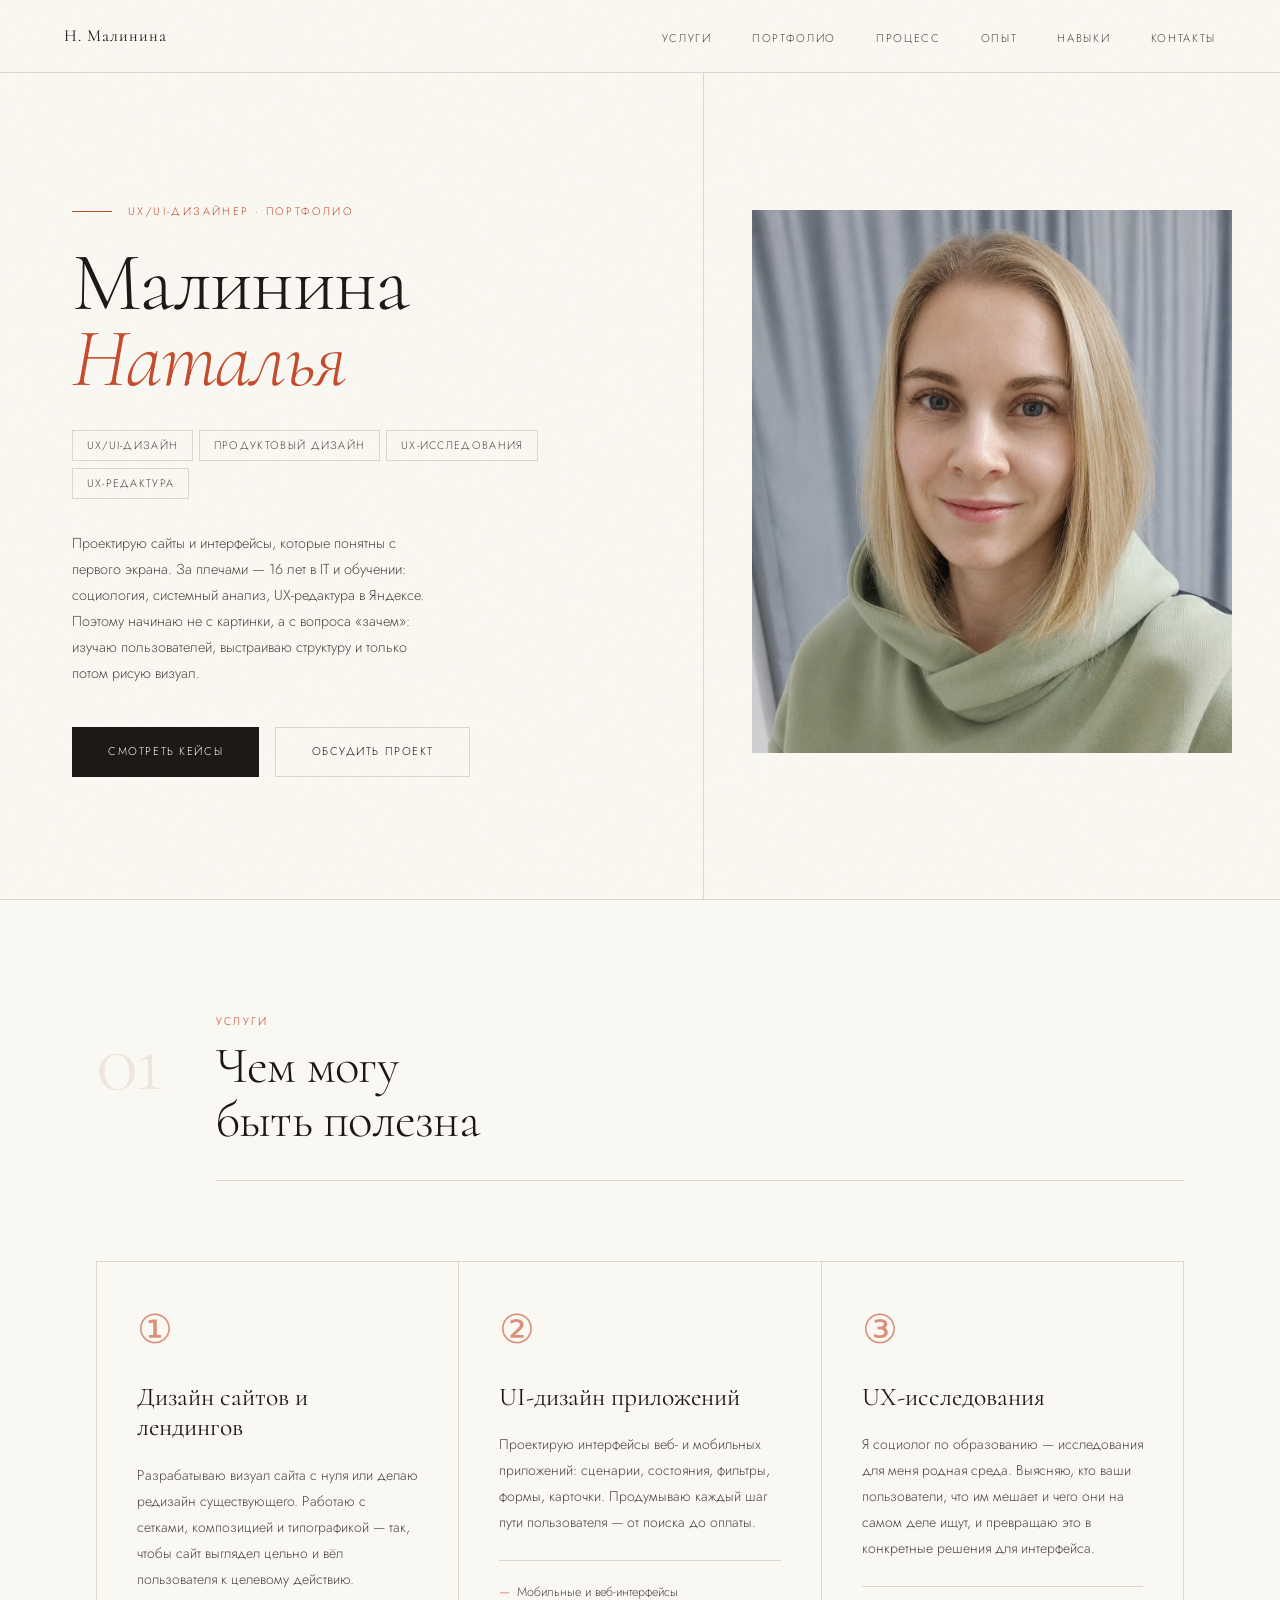
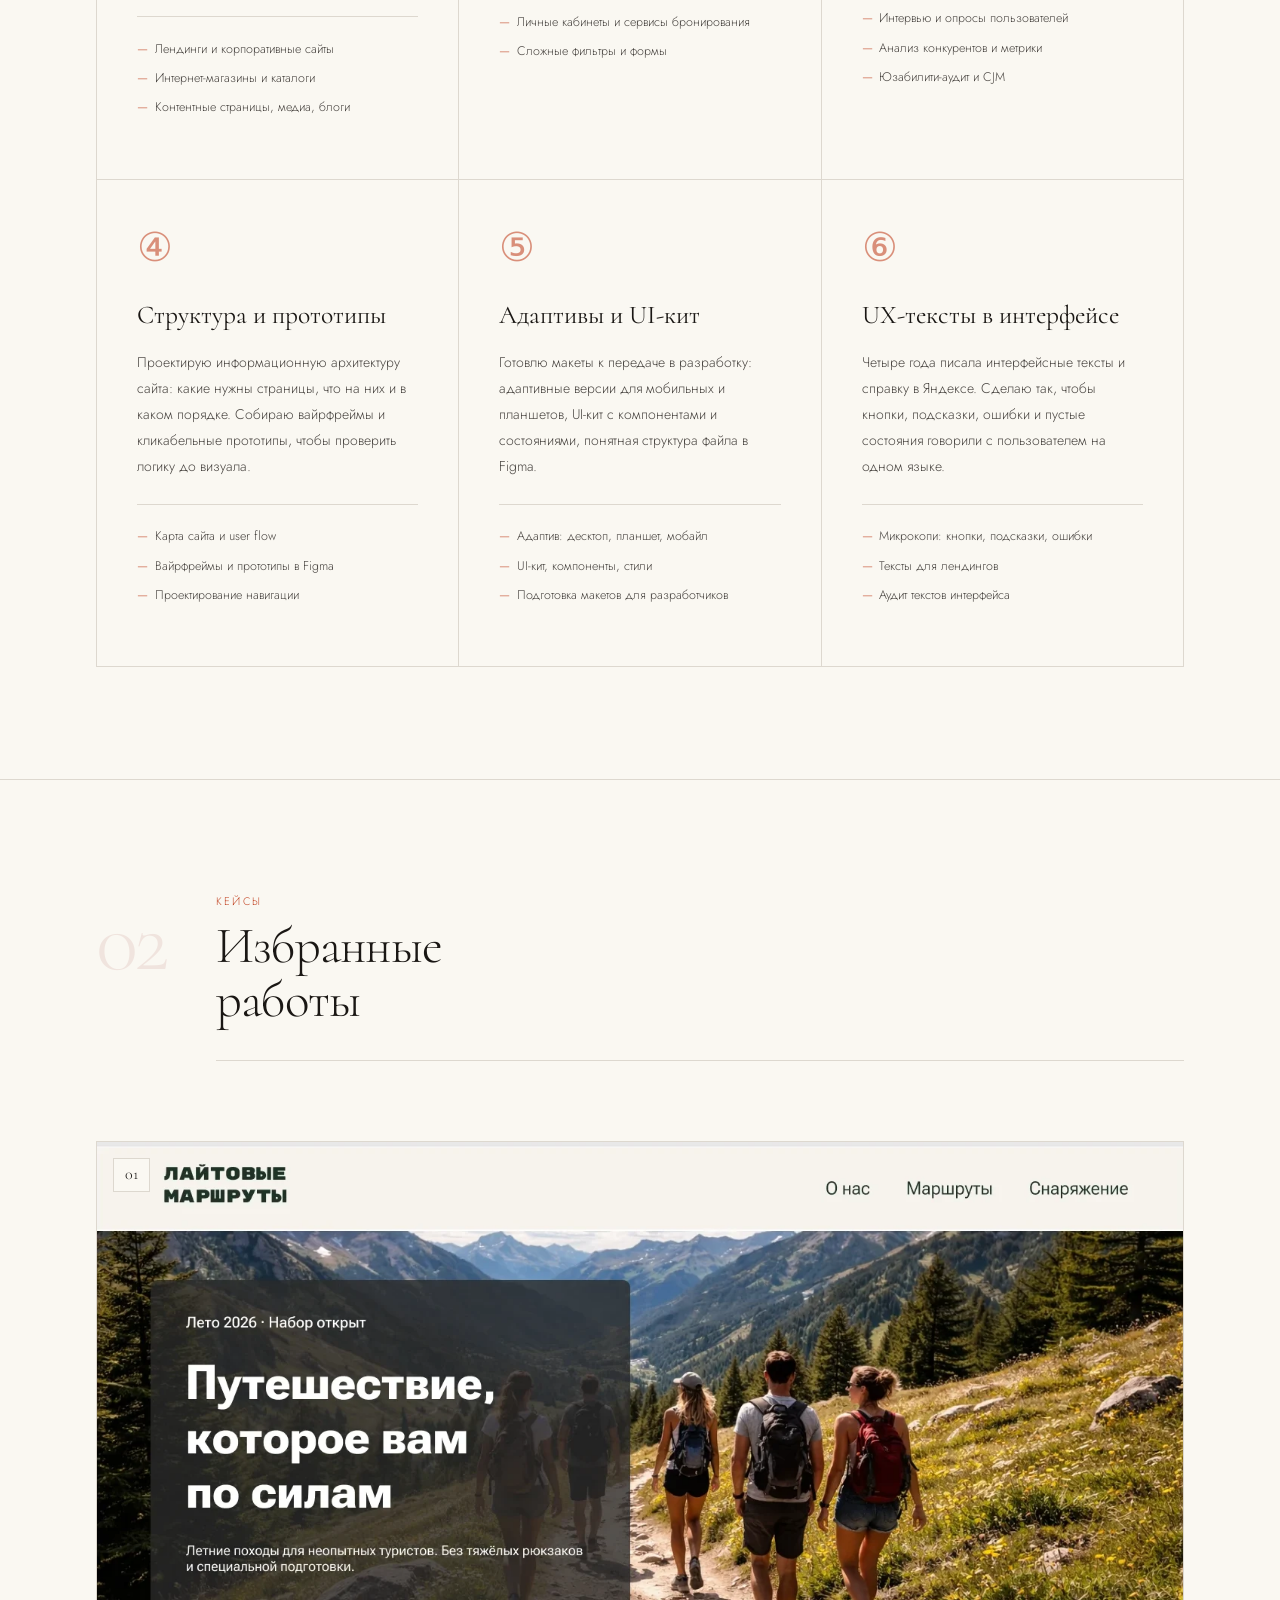
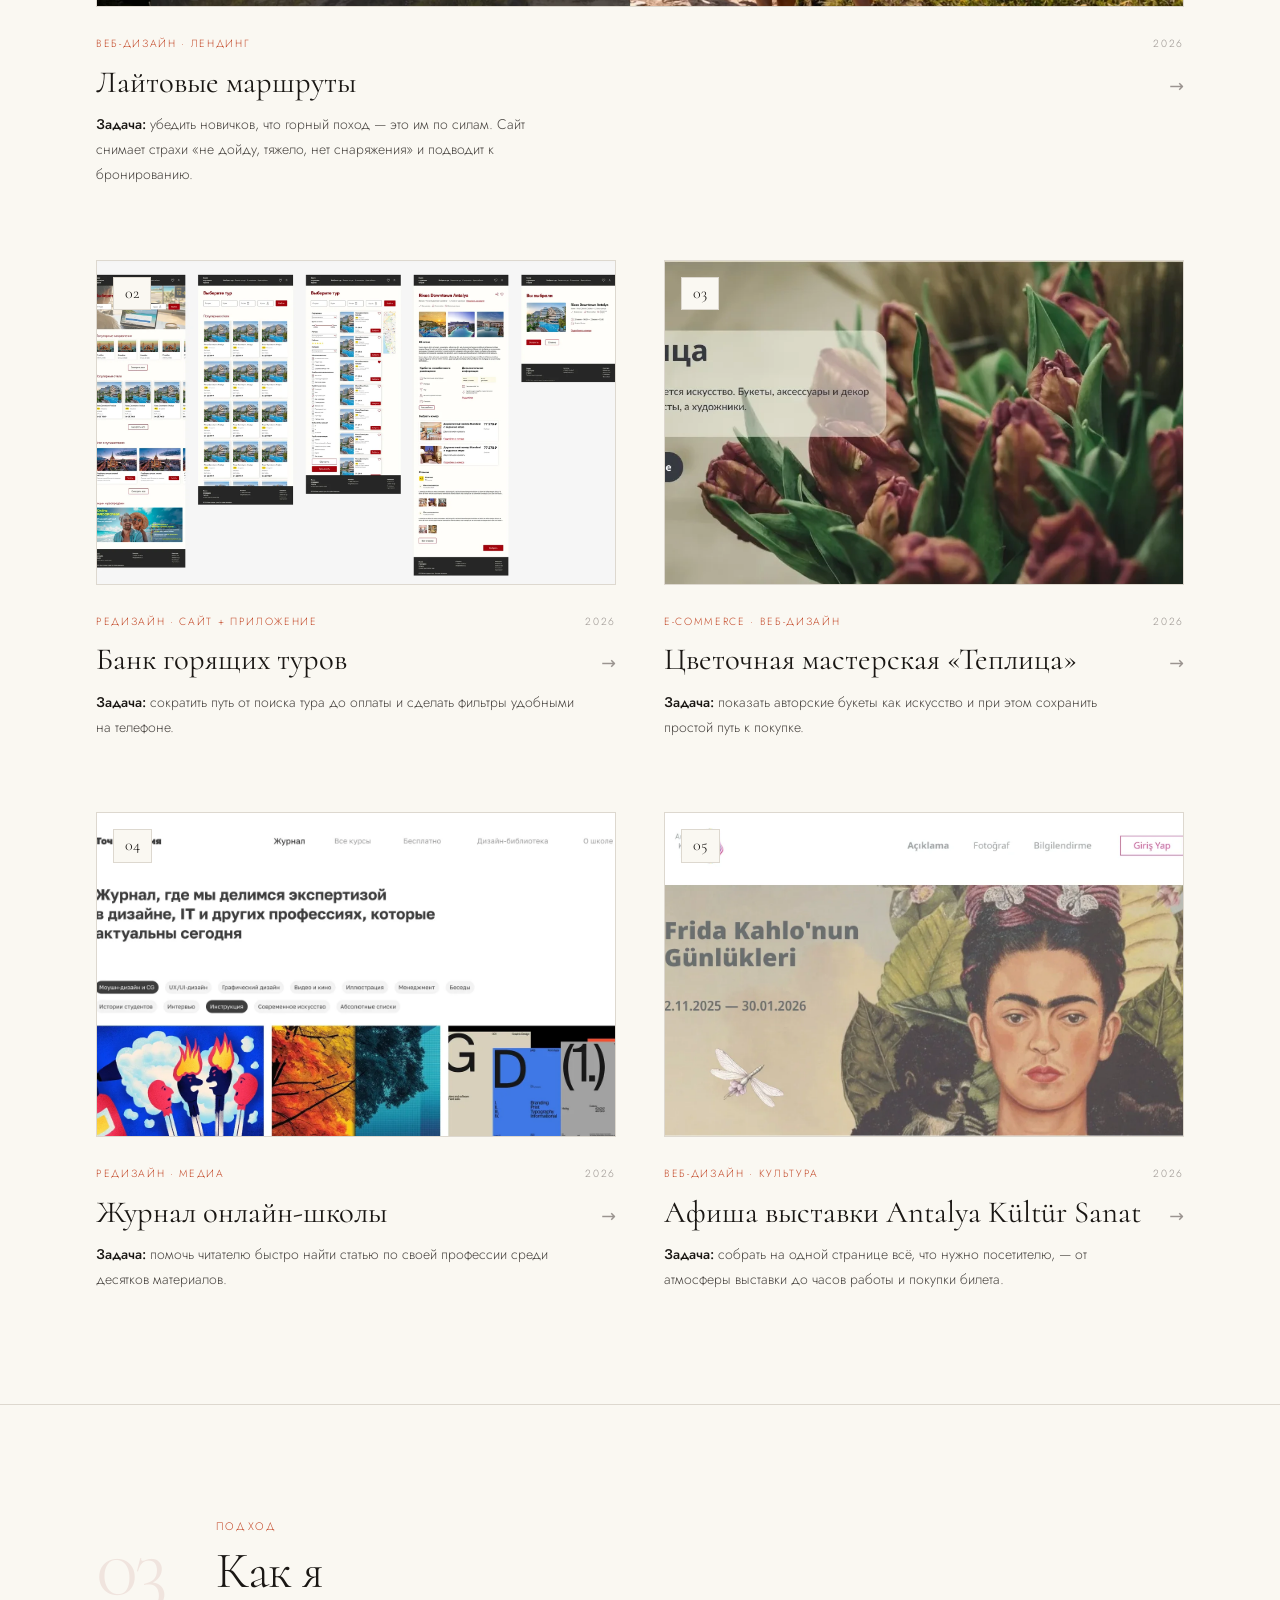
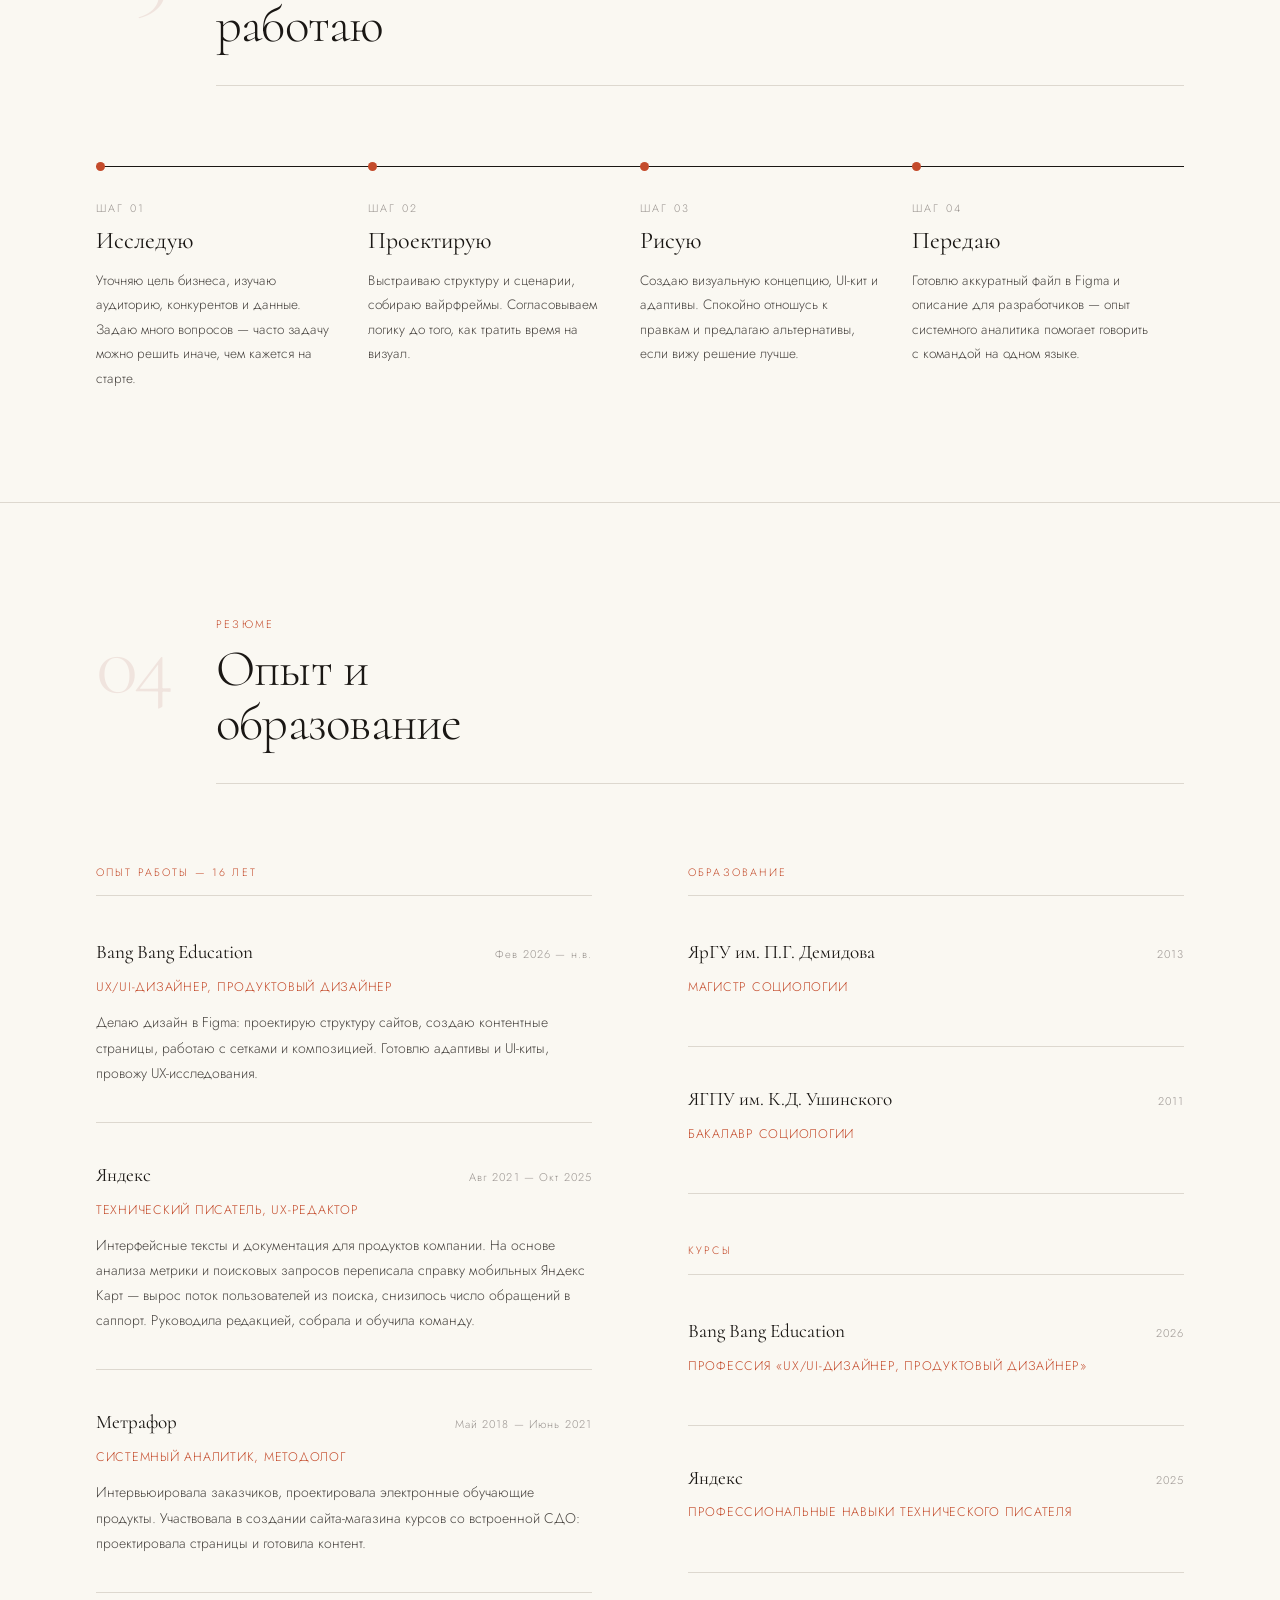
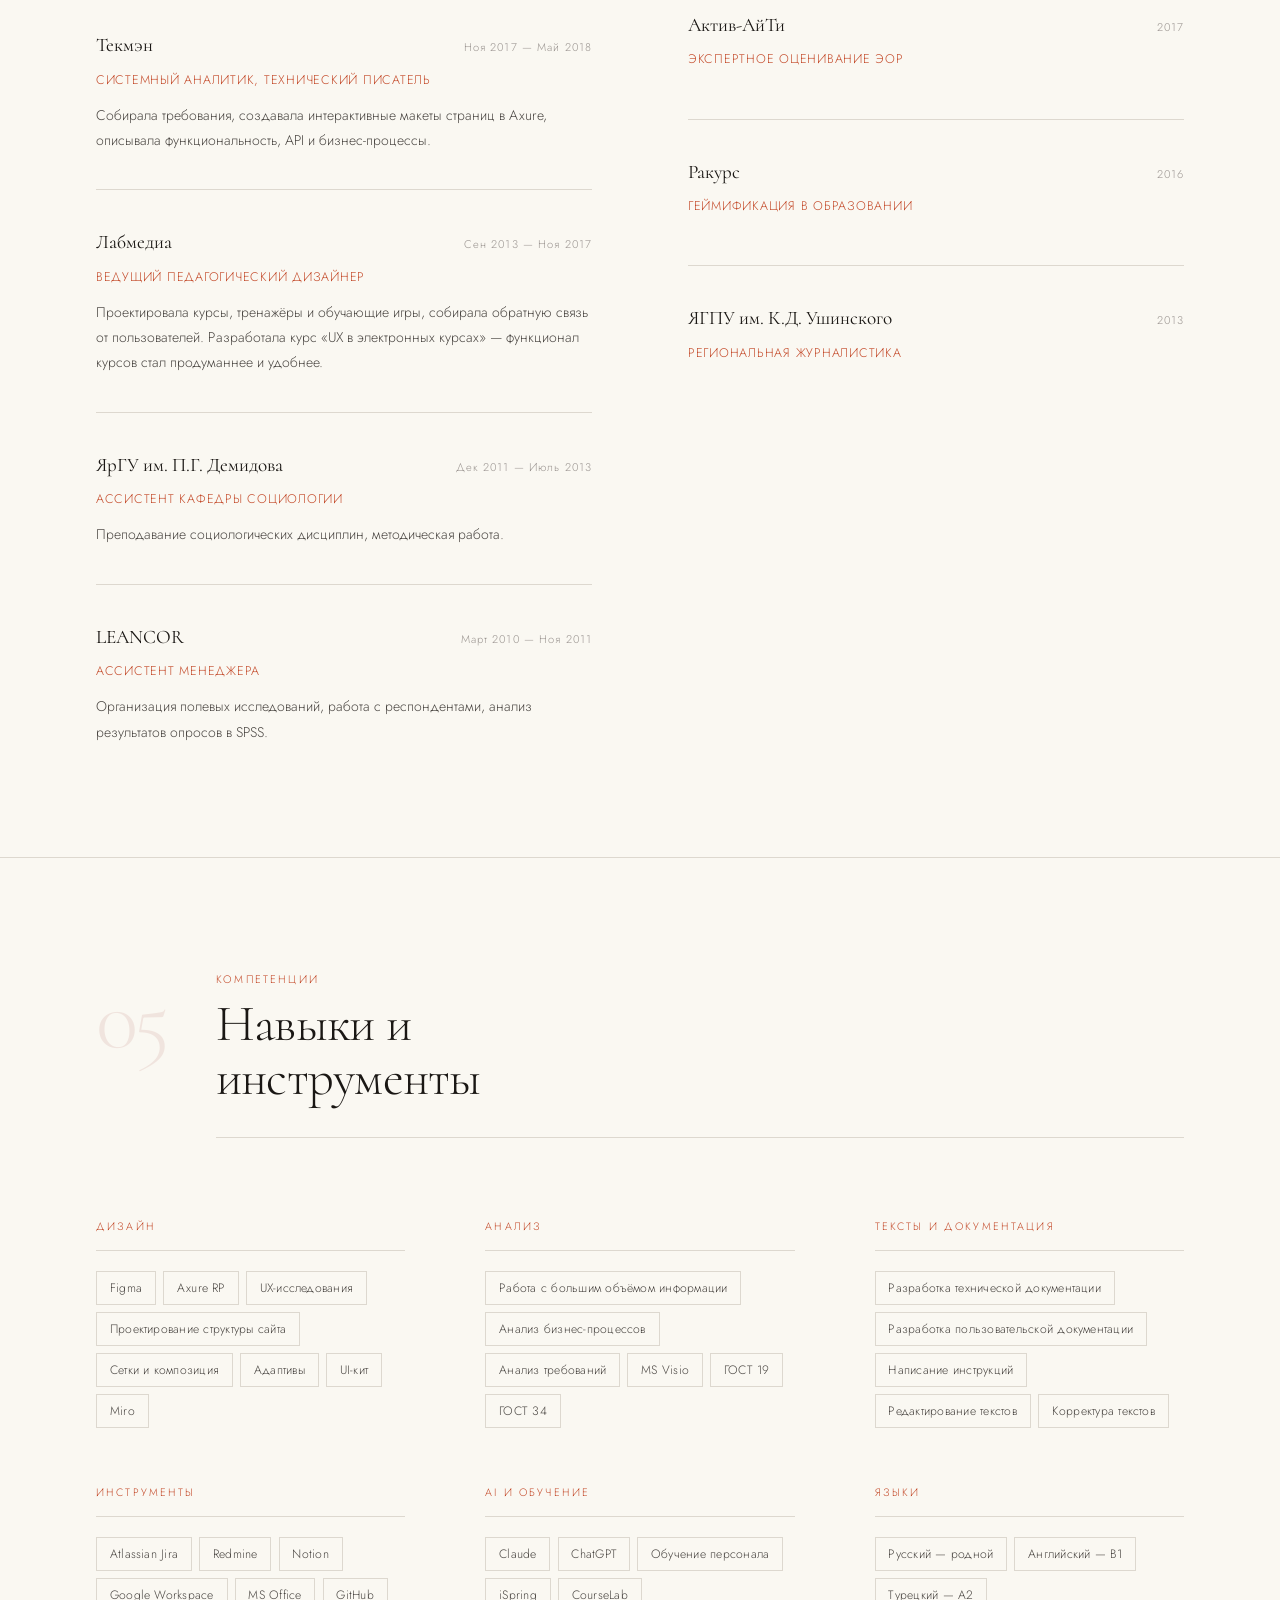
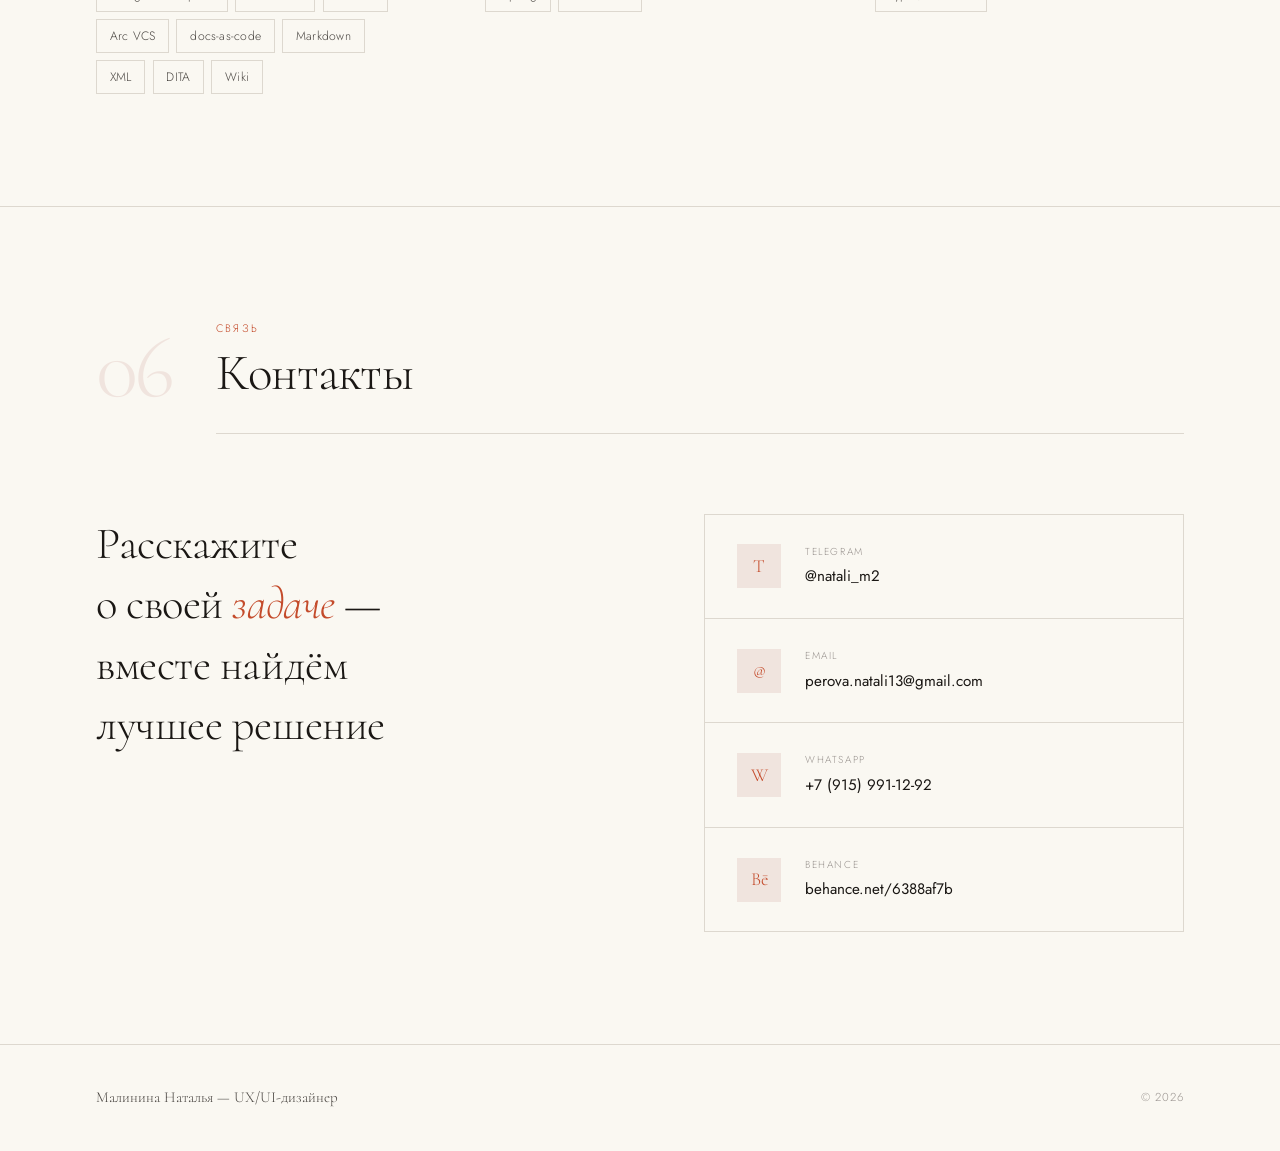
==== index.html @ c4865639 "Портфолио UX/UI-дизайнера: главная и 5 кейсов Главная с услугами, кейсами, опытом и навыками; страни" ====
<!DOCTYPE html>
<html lang="ru">
<head>
  <meta charset="UTF-8">
  <meta name="viewport" content="width=device-width, initial-scale=1.0">
  <title>Малинина Наталья — UX/UI-дизайнер</title>
  <meta name="description" content="UX/UI-дизайнер Наталья Малинина: дизайн сайтов и приложений, UX-исследования, проектирование структуры, адаптивы и UI-киты.">
  <link rel="preconnect" href="https://fonts.googleapis.com">
  <link rel="preconnect" href="https://fonts.gstatic.com" crossorigin>
  <link href="https://fonts.googleapis.com/css2?family=Cormorant:ital,wght@0,300;0,400;0,600;1,300;1,400&family=Jost:wght@300;400;500&display=swap" rel="stylesheet">
  <link rel="stylesheet" href="css/style.css">
</head>
<body>

  <nav>
    <a href="#top" class="nav-logo">Н. Малинина</a>
    <ul class="nav-links">
      <li><a href="#services">Услуги</a></li>
      <li><a href="#portfolio">Портфолио</a></li>
      <li><a href="#process">Процесс</a></li>
      <li><a href="#experience">Опыт</a></li>
      <li><a href="#skills">Навыки</a></li>
      <li><a href="#contact">Контакты</a></li>
    </ul>
  </nav>

  <!-- Hero -->
  <div class="hero" id="top">
    <div class="hero-left">
      <p class="hero-eyebrow">UX/UI-дизайнер · Портфолио</p>
      <h1 class="hero-name">Малинина<br><em>Наталья</em></h1>
      <div class="hero-roles">
        <span class="role-chip">UX/UI-дизайн</span>
        <span class="role-chip">Продуктовый дизайн</span>
        <span class="role-chip">UX-исследования</span>
        <span class="role-chip">UX-редактура</span>
      </div>
      <p class="hero-bio">
        Проектирую сайты и интерфейсы, которые понятны с первого экрана. За плечами — 16 лет в IT и обучении: социология, системный анализ, UX-редактура в Яндексе. Поэтому начинаю не с картинки, а с вопроса «зачем»: изучаю пользователей, выстраиваю структуру и только потом рисую визуал.
      </p>
      <div class="hero-cta">
        <a href="#portfolio" class="btn btn-primary">Смотреть кейсы</a>
        <a href="#contact" class="btn btn-secondary">Обсудить проект</a>
      </div>
    </div>
    <div class="hero-right">
      <img src="img/foto.png" alt="Наталья Малинина" class="hero-photo">
    </div>
  </div>

  <!-- Services -->
  <section id="services">
    <div class="section-header reveal">
      <div class="section-num">01</div>
      <div class="section-title-group">
        <p class="section-label">Услуги</p>
        <h2 class="section-title">Чем могу<br>быть полезна</h2>
      </div>
    </div>
    <div class="services-grid reveal">
      <div class="service-card">
        <div class="service-index">①</div>
        <h3 class="service-title">Дизайн сайтов и лендингов</h3>
        <p class="service-desc">Разрабатываю визуал сайта с нуля или делаю редизайн существующего. Работаю с сетками, композицией и типографикой — так, чтобы сайт выглядел цельно и вёл пользователя к целевому действию.</p>
        <ul class="service-points">
          <li>Лендинги и корпоративные сайты</li>
          <li>Интернет-магазины и каталоги</li>
          <li>Контентные страницы, медиа, блоги</li>
        </ul>
      </div>
      <div class="service-card">
        <div class="service-index">②</div>
        <h3 class="service-title">UI-дизайн приложений</h3>
        <p class="service-desc">Проектирую интерфейсы веб- и мобильных приложений: сценарии, состояния, фильтры, формы, карточки. Продумываю каждый шаг пути пользователя — от поиска до оплаты.</p>
        <ul class="service-points">
          <li>Мобильные и веб-интерфейсы</li>
          <li>Личные кабинеты и сервисы бронирования</li>
          <li>Сложные фильтры и формы</li>
        </ul>
      </div>
      <div class="service-card">
        <div class="service-index">③</div>
        <h3 class="service-title">UX-исследования</h3>
        <p class="service-desc">Я социолог по образованию — исследования для меня родная среда. Выясняю, кто ваши пользователи, что им мешает и чего они на самом деле ищут, и превращаю это в конкретные решения для интерфейса.</p>
        <ul class="service-points">
          <li>Интервью и опросы пользователей</li>
          <li>Анализ конкурентов и метрики</li>
          <li>Юзабилити-аудит и CJM</li>
        </ul>
      </div>
      <div class="service-card">
        <div class="service-index">④</div>
        <h3 class="service-title">Структура и прототипы</h3>
        <p class="service-desc">Проектирую информационную архитектуру сайта: какие нужны страницы, что на них и в каком порядке. Собираю вайрфреймы и кликабельные прототипы, чтобы проверить логику до визуала.</p>
        <ul class="service-points">
          <li>Карта сайта и user flow</li>
          <li>Вайрфреймы и прототипы в Figma</li>
          <li>Проектирование навигации</li>
        </ul>
      </div>
      <div class="service-card">
        <div class="service-index">⑤</div>
        <h3 class="service-title">Адаптивы и UI-кит</h3>
        <p class="service-desc">Готовлю макеты к передаче в разработку: адаптивные версии для мобильных и планшетов, UI-кит с компонентами и состояниями, понятная структура файла в Figma.</p>
        <ul class="service-points">
          <li>Адаптив: десктоп, планшет, мобайл</li>
          <li>UI-кит, компоненты, стили</li>
          <li>Подготовка макетов для разработчиков</li>
        </ul>
      </div>
      <div class="service-card">
        <div class="service-index">⑥</div>
        <h3 class="service-title">UX-тексты в интерфейсе</h3>
        <p class="service-desc">Четыре года писала интерфейсные тексты и справку в Яндексе. Сделаю так, чтобы кнопки, подсказки, ошибки и пустые состояния говорили с пользователем на одном языке.</p>
        <ul class="service-points">
          <li>Микрокопи: кнопки, подсказки, ошибки</li>
          <li>Тексты для лендингов</li>
          <li>Аудит текстов интерфейса</li>
        </ul>
      </div>
    </div>
  </section>

  <!-- Portfolio -->
  <section id="portfolio">
    <div class="section-header reveal">
      <div class="section-num">02</div>
      <div class="section-title-group">
        <p class="section-label">Кейсы</p>
        <h2 class="section-title">Избранные<br>работы</h2>
      </div>
    </div>
    <div class="works">
      <a href="case-routes.html" class="work work--wide reveal">
        <div class="work-media">
          <span class="work-index">01</span>
          <img src="img/routes-cover.webp" alt="Главный экран сайта «Лайтовые маршруты»" loading="lazy">
        </div>
        <div class="work-meta"><span>Веб-дизайн · Лендинг</span><span>2026</span></div>
        <h3 class="work-title">Лайтовые маршруты <span class="arrow">→</span></h3>
        <p class="work-task"><b>Задача:</b> убедить новичков, что горный поход — это им по силам. Сайт снимает страхи «не дойду, тяжело, нет снаряжения» и подводит к бронированию.</p>
      </a>
      <a href="case-tours.html" class="work reveal">
        <div class="work-media">
          <span class="work-index">02</span>
          <img src="img/tours-desktop.webp" alt="Экраны сайта «Банк горящих туров»" loading="lazy">
        </div>
        <div class="work-meta"><span>Редизайн · Сайт + приложение</span><span>2026</span></div>
        <h3 class="work-title">Банк горящих туров <span class="arrow">→</span></h3>
        <p class="work-task"><b>Задача:</b> сократить путь от поиска тура до оплаты и сделать фильтры удобными на телефоне.</p>
      </a>
      <a href="case-flowers.html" class="work reveal">
        <div class="work-media">
          <span class="work-index">03</span>
          <img src="img/flowers-cover.webp" alt="Главная страница магазина «Теплица»" loading="lazy">
        </div>
        <div class="work-meta"><span>E-commerce · Веб-дизайн</span><span>2026</span></div>
        <h3 class="work-title">Цветочная мастерская «Теплица» <span class="arrow">→</span></h3>
        <p class="work-task"><b>Задача:</b> показать авторские букеты как искусство и при этом сохранить простой путь к покупке.</p>
      </a>
      <a href="case-journal.html" class="work reveal">
        <div class="work-media">
          <span class="work-index">04</span>
          <img src="img/journal-cover.webp" alt="Страница журнала «Точка зрения»" loading="lazy">
        </div>
        <div class="work-meta"><span>Редизайн · Медиа</span><span>2026</span></div>
        <h3 class="work-title">Журнал онлайн-школы <span class="arrow">→</span></h3>
        <p class="work-task"><b>Задача:</b> помочь читателю быстро найти статью по своей профессии среди десятков материалов.</p>
      </a>
      <a href="case-afisha.html" class="work reveal">
        <div class="work-media">
          <span class="work-index">05</span>
          <img src="img/afisha-hero.webp" alt="Афиша выставки Фриды Кало" loading="lazy">
        </div>
        <div class="work-meta"><span>Веб-дизайн · Культура</span><span>2026</span></div>
        <h3 class="work-title">Афиша выставки Antalya Kültür Sanat <span class="arrow">→</span></h3>
        <p class="work-task"><b>Задача:</b> собрать на одной странице всё, что нужно посетителю, — от атмосферы выставки до часов работы и покупки билета.</p>
      </a>
    </div>
  </section>

  <!-- Process -->
  <section id="process">
    <div class="section-header reveal">
      <div class="section-num">03</div>
      <div class="section-title-group">
        <p class="section-label">Подход</p>
        <h2 class="section-title">Как я<br>работаю</h2>
      </div>
    </div>
    <div class="process reveal">
      <div class="process-step">
        <p class="process-num">Шаг 01</p>
        <h3 class="process-title">Исследую</h3>
        <p class="process-desc">Уточняю цель бизнеса, изучаю аудиторию, конкурентов и данные. Задаю много вопросов — часто задачу можно решить иначе, чем кажется на старте.</p>
      </div>
      <div class="process-step">
        <p class="process-num">Шаг 02</p>
        <h3 class="process-title">Проектирую</h3>
        <p class="process-desc">Выстраиваю структуру и сценарии, собираю вайрфреймы. Согласовываем логику до того, как тратить время на визуал.</p>
      </div>
      <div class="process-step">
        <p class="process-num">Шаг 03</p>
        <h3 class="process-title">Рисую</h3>
        <p class="process-desc">Создаю визуальную концепцию, UI-кит и адаптивы. Спокойно отношусь к правкам и предлагаю альтернативы, если вижу решение лучше.</p>
      </div>
      <div class="process-step">
        <p class="process-num">Шаг 04</p>
        <h3 class="process-title">Передаю</h3>
        <p class="process-desc">Готовлю аккуратный файл в Figma и описание для разработчиков — опыт системного аналитика помогает говорить с командой на одном языке.</p>
      </div>
    </div>
  </section>

  <!-- Experience & Education -->
  <section id="experience">
    <div class="section-header reveal">
      <div class="section-num">04</div>
      <div class="section-title-group">
        <p class="section-label">Резюме</p>
        <h2 class="section-title">Опыт и<br>образование</h2>
      </div>
    </div>
    <div class="exp-layout">
      <div class="exp-column reveal">
        <p class="exp-column-label">Опыт работы — 16 лет</p>
        <div class="exp-item">
          <div class="exp-meta">
            <span class="exp-company">Bang Bang Education</span>
            <span class="exp-date">Фев 2026 — н.в.</span>
          </div>
          <p class="exp-role">UX/UI-дизайнер, продуктовый дизайнер</p>
          <p class="exp-desc">Делаю дизайн в Figma: проектирую структуру сайтов, создаю контентные страницы, работаю с сетками и композицией. Готовлю адаптивы и UI-киты, провожу UX-исследования.</p>
        </div>
        <div class="exp-item">
          <div class="exp-meta">
            <span class="exp-company">Яндекс</span>
            <span class="exp-date">Авг 2021 — Окт 2025</span>
          </div>
          <p class="exp-role">Технический писатель, UX-редактор</p>
          <p class="exp-desc">Интерфейсные тексты и документация для продуктов компании. На основе анализа метрики и поисковых запросов переписала справку мобильных Яндекс Карт — вырос поток пользователей из поиска, снизилось число обращений в саппорт. Руководила редакцией, собрала и обучила команду.</p>
        </div>
        <div class="exp-item">
          <div class="exp-meta">
            <span class="exp-company">Метрафор</span>
            <span class="exp-date">Май 2018 — Июнь 2021</span>
          </div>
          <p class="exp-role">Системный аналитик, методолог</p>
          <p class="exp-desc">Интервьюировала заказчиков, проектировала электронные обучающие продукты. Участвовала в создании сайта-магазина курсов со встроенной СДО: проектировала страницы и готовила контент.</p>
        </div>
        <div class="exp-item">
          <div class="exp-meta">
            <span class="exp-company">Текмэн</span>
            <span class="exp-date">Ноя 2017 — Май 2018</span>
          </div>
          <p class="exp-role">Системный аналитик, технический писатель</p>
          <p class="exp-desc">Собирала требования, создавала интерактивные макеты страниц в Axure, описывала функциональность, API и бизнес-процессы.</p>
        </div>
        <div class="exp-item">
          <div class="exp-meta">
            <span class="exp-company">Лабмедиа</span>
            <span class="exp-date">Сен 2013 — Ноя 2017</span>
          </div>
          <p class="exp-role">Ведущий педагогический дизайнер</p>
          <p class="exp-desc">Проектировала курсы, тренажёры и обучающие игры, собирала обратную связь от пользователей. Разработала курс «UX в электронных курсах» — функционал курсов стал продуманнее и удобнее.</p>
        </div>
        <div class="exp-item">
          <div class="exp-meta">
            <span class="exp-company">ЯрГУ им. П.Г. Демидова</span>
            <span class="exp-date">Дек 2011 — Июль 2013</span>
          </div>
          <p class="exp-role">Ассистент кафедры социологии</p>
          <p class="exp-desc">Преподавание социологических дисциплин, методическая работа.</p>
        </div>
        <div class="exp-item">
          <div class="exp-meta">
            <span class="exp-company">LEANCOR</span>
            <span class="exp-date">Март 2010 — Ноя 2011</span>
          </div>
          <p class="exp-role">Ассистент менеджера</p>
          <p class="exp-desc">Организация полевых исследований, работа с респондентами, анализ результатов опросов в SPSS.</p>
        </div>
      </div>
      <div class="exp-column reveal">
        <p class="exp-column-label">Образование</p>
        <div class="exp-item">
          <div class="exp-meta">
            <span class="exp-company">ЯрГУ им. П.Г. Демидова</span>
            <span class="exp-date">2013</span>
          </div>
          <p class="exp-role">Магистр социологии</p>
        </div>
        <div class="exp-item">
          <div class="exp-meta">
            <span class="exp-company">ЯГПУ им. К.Д. Ушинского</span>
            <span class="exp-date">2011</span>
          </div>
          <p class="exp-role">Бакалавр социологии</p>
        </div>
        <p class="exp-column-label exp-sublabel">Курсы</p>
        <div class="exp-item">
          <div class="exp-meta">
            <span class="exp-company">Bang Bang Education</span>
            <span class="exp-date">2026</span>
          </div>
          <p class="exp-role">Профессия «UX/UI-дизайнер, продуктовый дизайнер»</p>
        </div>
        <div class="exp-item">
          <div class="exp-meta">
            <span class="exp-company">Яндекс</span>
            <span class="exp-date">2025</span>
          </div>
          <p class="exp-role">Профессиональные навыки технического писателя</p>
        </div>
        <div class="exp-item">
          <div class="exp-meta">
            <span class="exp-company">Актив-АйТи</span>
            <span class="exp-date">2017</span>
          </div>
          <p class="exp-role">Экспертное оценивание ЭОР</p>
        </div>
        <div class="exp-item">
          <div class="exp-meta">
            <span class="exp-company">Ракурс</span>
            <span class="exp-date">2016</span>
          </div>
          <p class="exp-role">Геймификация в образовании</p>
        </div>
        <div class="exp-item">
          <div class="exp-meta">
            <span class="exp-company">ЯГПУ им. К.Д. Ушинского</span>
            <span class="exp-date">2013</span>
          </div>
          <p class="exp-role">Региональная журналистика</p>
        </div>
      </div>
    </div>
  </section>

  <!-- Skills -->
  <section id="skills">
    <div class="section-header reveal">
      <div class="section-num">05</div>
      <div class="section-title-group">
        <p class="section-label">Компетенции</p>
        <h2 class="section-title">Навыки и<br>инструменты</h2>
      </div>
    </div>
    <div class="skills-grid">
      <div class="reveal">
        <p class="skill-group-label">Дизайн</p>
        <div class="skill-tags">
          <span class="skill-tag">Figma</span>
          <span class="skill-tag">Axure RP</span>
          <span class="skill-tag">UX-исследования</span>
          <span class="skill-tag">Проектирование структуры сайта</span>
          <span class="skill-tag">Сетки и композиция</span>
          <span class="skill-tag">Адаптивы</span>
          <span class="skill-tag">UI-кит</span>
          <span class="skill-tag">Miro</span>
        </div>
      </div>
      <div class="reveal">
        <p class="skill-group-label">Анализ</p>
        <div class="skill-tags">
          <span class="skill-tag">Работа с большим объёмом информации</span>
          <span class="skill-tag">Анализ бизнес-процессов</span>
          <span class="skill-tag">Анализ требований</span>
          <span class="skill-tag">MS Visio</span>
          <span class="skill-tag">ГОСТ 19</span>
          <span class="skill-tag">ГОСТ 34</span>
        </div>
      </div>
      <div class="reveal">
        <p class="skill-group-label">Тексты и документация</p>
        <div class="skill-tags">
          <span class="skill-tag">Разработка технической документации</span>
          <span class="skill-tag">Разработка пользовательской документации</span>
          <span class="skill-tag">Написание инструкций</span>
          <span class="skill-tag">Редактирование текстов</span>
          <span class="skill-tag">Корректура текстов</span>
        </div>
      </div>
      <div class="reveal">
        <p class="skill-group-label">Инструменты</p>
        <div class="skill-tags">
          <span class="skill-tag">Atlassian Jira</span>
          <span class="skill-tag">Redmine</span>
          <span class="skill-tag">Notion</span>
          <span class="skill-tag">Google Workspace</span>
          <span class="skill-tag">MS Office</span>
          <span class="skill-tag">GitHub</span>
          <span class="skill-tag">Arc VCS</span>
          <span class="skill-tag">docs-as-code</span>
          <span class="skill-tag">Markdown</span>
          <span class="skill-tag">XML</span>
          <span class="skill-tag">DITA</span>
          <span class="skill-tag">Wiki</span>
        </div>
      </div>
      <div class="reveal">
        <p class="skill-group-label">AI и обучение</p>
        <div class="skill-tags">
          <span class="skill-tag">Claude</span>
          <span class="skill-tag">ChatGPT</span>
          <span class="skill-tag">Обучение персонала</span>
          <span class="skill-tag">iSpring</span>
          <span class="skill-tag">CourseLab</span>
        </div>
      </div>
      <div class="reveal">
        <p class="skill-group-label">Языки</p>
        <div class="skill-tags">
          <span class="skill-tag">Русский — родной</span>
          <span class="skill-tag">Английский — B1</span>
          <span class="skill-tag">Турецкий — A2</span>
        </div>
      </div>
    </div>
  </section>

  <!-- Contact -->
  <section id="contact">
    <div class="section-header reveal">
      <div class="section-num">06</div>
      <div class="section-title-group">
        <p class="section-label">Связь</p>
        <h2 class="section-title">Контакты</h2>
      </div>
    </div>
    <div class="contact-layout">
      <div class="reveal">
        <p class="contact-headline">
          Расскажите<br>
          о своей <em>задаче</em> —<br>
          вместе найдём<br>
          лучшее решение
        </p>
      </div>
      <div class="contact-links reveal">
        <a href="https://t.me/natali_m2" class="contact-link" target="_blank" rel="noopener">
          <div class="cl-icon">T</div>
          <div>
            <span class="cl-text-label">Telegram</span>
            <span class="cl-text-value">@natali_m2</span>
          </div>
        </a>
        <a href="mailto:perova.natali13@gmail.com" class="contact-link">
          <div class="cl-icon">@</div>
          <div>
            <span class="cl-text-label">Email</span>
            <span class="cl-text-value">perova.natali13@gmail.com</span>
          </div>
        </a>
        <a href="https://wa.me/79159911292" class="contact-link" target="_blank" rel="noopener">
          <div class="cl-icon">W</div>
          <div>
            <span class="cl-text-label">WhatsApp</span>
            <span class="cl-text-value">+7 (915) 991-12-92</span>
          </div>
        </a>
        <a href="https://www.behance.net/6388af7b" class="contact-link" target="_blank" rel="noopener">
          <div class="cl-icon">Bē</div>
          <div>
            <span class="cl-text-label">Behance</span>
            <span class="cl-text-value">behance.net/6388af7b</span>
          </div>
        </a>
      </div>
    </div>
  </section>

  <footer>
    <span class="footer-name">Малинина Наталья — UX/UI-дизайнер</span>
    <span class="footer-copy">© 2026</span>
  </footer>

  <script src="js/main.js"></script>
</body>
</html>
---- css/style.css ----
*, *::before, *::after { box-sizing: border-box; margin: 0; padding: 0; }

:root {
  --cream: #faf8f2;
  --paper: #f3efe6;
  --ink: #1a1714;
  --ink-light: #4a4642;
  --ink-faint: #9a9490;
  --accent: #c44b2b;
  --accent-light: #f0e4de;
  --rule: #ddd8cf;
  --serif: 'Cormorant', Georgia, serif;
  --sans: 'Jost', system-ui, sans-serif;
}

html { scroll-behavior: smooth; }

body {
  background: var(--cream);
  color: var(--ink);
  font-family: var(--sans);
  font-weight: 300;
  line-height: 1.7;
  overflow-x: hidden;
}

body::after {
  content: '';
  position: fixed;
  inset: 0;
  background-image: url("data:image/svg+xml,%3Csvg xmlns='http://www.w3.org/2000/svg' width='300' height='300'%3E%3Cfilter id='n'%3E%3CfeTurbulence type='fractalNoise' baseFrequency='0.75' numOctaves='4' stitchTiles='stitch'/%3E%3C/filter%3E%3Crect width='100%25' height='100%25' filter='url(%23n)' opacity='0.03'/%3E%3C/svg%3E");
  pointer-events: none;
  z-index: 9999;
}

img { display: block; max-width: 100%; }

/* ── NAV ── */
nav {
  position: fixed;
  top: 0; left: 0; right: 0;
  z-index: 200;
  padding: 1.4rem 4rem;
  display: flex;
  justify-content: space-between;
  align-items: center;
}

nav::before {
  content: '';
  position: absolute;
  inset: 0;
  background: rgba(250, 248, 242, 0.9);
  backdrop-filter: blur(14px);
  -webkit-backdrop-filter: blur(14px);
  border-bottom: 1px solid var(--rule);
}

.nav-logo {
  font-family: var(--serif);
  font-size: 1.05rem;
  font-weight: 400;
  letter-spacing: 0.06em;
  color: var(--ink);
  text-decoration: none;
  position: relative;
}

.nav-links {
  display: flex;
  gap: 2.5rem;
  list-style: none;
  position: relative;
}

.nav-links a {
  font-size: 0.7rem;
  letter-spacing: 0.15em;
  text-transform: uppercase;
  color: var(--ink-light);
  text-decoration: none;
  transition: color 0.2s;
}

.nav-links a:hover,
.nav-links a.active { color: var(--accent); }

/* ── HERO ── */
.hero {
  min-height: 100vh;
  display: grid;
  grid-template-columns: 1.1fr 0.9fr;
  padding-top: 4rem;
  border-bottom: 1px solid var(--rule);
}

.hero-left {
  padding: 5rem 3rem 4rem 4.5rem;
  display: flex;
  flex-direction: column;
  justify-content: center;
  border-right: 1px solid var(--rule);
}

.hero-eyebrow {
  font-size: 0.68rem;
  letter-spacing: 0.22em;
  text-transform: uppercase;
  color: var(--accent);
  margin-bottom: 1.5rem;
  display: flex;
  align-items: center;
  gap: 1rem;
}

.hero-eyebrow::before {
  content: '';
  display: block;
  width: 2.5rem;
  height: 1px;
  background: var(--accent);
  flex-shrink: 0;
}

.hero-name {
  font-family: var(--serif);
  font-size: clamp(3.2rem, 6.5vw, 5.5rem);
  font-weight: 300;
  line-height: 0.92;
  letter-spacing: -0.02em;
  margin-bottom: 2rem;
}

.hero-name em { font-style: italic; color: var(--accent); }

.hero-roles {
  display: flex;
  flex-wrap: wrap;
  gap: 0.4rem;
  margin-bottom: 2rem;
}

.role-chip {
  font-size: 0.68rem;
  letter-spacing: 0.12em;
  text-transform: uppercase;
  padding: 0.35rem 0.85rem;
  border: 1px solid var(--rule);
  color: var(--ink-light);
}

.hero-bio {
  font-size: 0.9rem;
  line-height: 1.8;
  color: var(--ink-light);
  max-width: 44ch;
  margin-bottom: 2.5rem;
}

.hero-cta { display: flex; gap: 1rem; flex-wrap: wrap; }

.btn {
  display: inline-block;
  padding: 0.9rem 2.2rem;
  font-family: var(--sans);
  font-size: 0.7rem;
  letter-spacing: 0.14em;
  text-transform: uppercase;
  text-decoration: none;
  transition: all 0.25s;
  cursor: pointer;
}

.btn-primary { background: var(--ink); color: var(--cream); border: 1px solid var(--ink); }
.btn-primary:hover { background: var(--accent); border-color: var(--accent); }
.btn-secondary { background: transparent; color: var(--ink); border: 1px solid var(--rule); }
.btn-secondary:hover { border-color: var(--accent); color: var(--accent); }

.hero-right {
  overflow: hidden;
  display: flex;
  align-items: center;
  justify-content: center;
}

.hero-photo {
  width: 90%;
  max-width: 480px;
  height: auto;
  object-fit: cover;
}

/* ── SECTIONS ── */
section {
  padding: 7rem 6rem;
  border-bottom: 1px solid var(--rule);
}

.section-header {
  display: grid;
  grid-template-columns: 5.5rem 1fr;
  gap: 2rem;
  align-items: start;
  margin-bottom: 5rem;
}

.section-num {
  font-family: var(--serif);
  font-size: 5.5rem;
  font-weight: 300;
  color: var(--accent-light);
  line-height: 1;
  letter-spacing: -0.04em;
  padding-top: 0.3rem;
  user-select: none;
}

.section-title-group {
  padding-bottom: 2rem;
  border-bottom: 1px solid var(--rule);
}

.section-label {
  font-size: 0.68rem;
  letter-spacing: 0.2em;
  text-transform: uppercase;
  color: var(--accent);
  margin-bottom: 0.6rem;
}

.section-title {
  font-family: var(--serif);
  font-size: clamp(2.2rem, 4vw, 3.8rem);
  font-weight: 300;
  line-height: 1.05;
  letter-spacing: -0.015em;
}

/* ── SERVICES ── */
.services-grid {
  display: grid;
  grid-template-columns: repeat(3, 1fr);
  gap: 1px;
  background: var(--rule);
  border: 1px solid var(--rule);
}

.service-card {
  background: var(--cream);
  padding: 3rem 2.5rem 3.5rem;
  transition: background 0.3s;
}

.service-card:hover { background: #fffdf8; }

.service-index {
  font-family: var(--serif);
  font-size: 2.5rem;
  font-weight: 300;
  color: var(--accent);
  opacity: 0.6;
  line-height: 1;
  margin-bottom: 2rem;
}

.service-title {
  font-family: var(--serif);
  font-size: 1.6rem;
  font-weight: 400;
  line-height: 1.2;
  margin-bottom: 1.25rem;
}

.service-desc {
  font-size: 0.875rem;
  line-height: 1.85;
  color: var(--ink-light);
  margin-bottom: 1.5rem;
}

.service-points {
  list-style: none;
  border-top: 1px solid var(--rule);
  padding-top: 1.1rem;
}

.service-points li {
  font-size: 0.78rem;
  color: var(--ink-light);
  padding: 0.25rem 0 0.25rem 1.1rem;
  position: relative;
}

.service-points li::before {
  content: '—';
  position: absolute;
  left: 0;
  color: var(--accent);
}

/* ── PROCESS ── */
.process {
  display: grid;
  grid-template-columns: repeat(4, 1fr);
  border-top: 1px solid var(--ink);
}

.process-step {
  padding: 2rem 2rem 0 0;
  position: relative;
}

.process-step::before {
  content: '';
  position: absolute;
  top: -5px; left: 0;
  width: 9px; height: 9px;
  border-radius: 50%;
  background: var(--accent);
}

.process-num {
  font-size: 0.68rem;
  letter-spacing: 0.2em;
  text-transform: uppercase;
  color: var(--ink-faint);
  margin-bottom: 0.6rem;
}

.process-title {
  font-family: var(--serif);
  font-size: 1.5rem;
  font-weight: 400;
  line-height: 1.2;
  margin-bottom: 0.75rem;
}

.process-desc { font-size: 0.85rem; color: var(--ink-light); line-height: 1.8; }

/* ── WORKS GRID ── */
.works {
  display: grid;
  grid-template-columns: repeat(2, 1fr);
  gap: 4.5rem 3rem;
}

.work {
  text-decoration: none;
  color: inherit;
  display: block;
}

.work--wide { grid-column: 1 / -1; }

.work-media {
  background: var(--paper);
  border: 1px solid var(--rule);
  aspect-ratio: 16 / 10;
  overflow: hidden;
  position: relative;
  margin-bottom: 1.75rem;
}

.work--wide .work-media { aspect-ratio: 21 / 9; }

.work-media img {
  width: 100%;
  height: 100%;
  object-fit: cover;
  object-position: top center;
  transition: transform 0.9s cubic-bezier(.2,.7,.2,1);
}

.work:hover .work-media img { transform: scale(1.035); }

.work-index {
  position: absolute;
  top: 1rem; left: 1rem;
  background: var(--cream);
  font-family: var(--serif);
  font-size: 1rem;
  padding: 0.15rem 0.7rem;
  border: 1px solid var(--rule);
}

.work-meta {
  display: flex;
  justify-content: space-between;
  gap: 1rem;
  font-size: 0.65rem;
  letter-spacing: 0.16em;
  text-transform: uppercase;
  color: var(--accent);
  margin-bottom: 0.75rem;
}

.work-meta span:last-child { color: var(--ink-faint); }

.work-title {
  font-family: var(--serif);
  font-size: clamp(1.6rem, 2.4vw, 2.2rem);
  font-weight: 400;
  line-height: 1.15;
  margin-bottom: 0.75rem;
  display: flex;
  align-items: baseline;
  justify-content: space-between;
  gap: 1rem;
}

.work-title .arrow {
  font-family: var(--sans);
  font-size: 1.1rem;
  color: var(--ink-faint);
  transition: transform 0.25s, color 0.25s;
}

.work:hover .work-title .arrow { transform: translateX(6px); color: var(--accent); }

.work-task {
  font-size: 0.875rem;
  line-height: 1.8;
  color: var(--ink-light);
  max-width: 60ch;
}

.work-task b { font-weight: 500; color: var(--ink); }

/* ── EXPERIENCE ── */
.exp-layout {
  display: grid;
  grid-template-columns: 1fr 1fr;
  gap: 6rem;
  align-items: start;
}

.exp-column-label {
  font-size: 0.67rem;
  letter-spacing: 0.2em;
  text-transform: uppercase;
  color: var(--accent);
  padding-bottom: 0.85rem;
  border-bottom: 1px solid var(--rule);
  margin-bottom: 2.5rem;
}

.exp-item {
  padding-bottom: 2.25rem;
  margin-bottom: 2.25rem;
  border-bottom: 1px solid var(--rule);
}

.exp-item:last-child { border-bottom: none; padding-bottom: 0; margin-bottom: 0; }

.exp-meta {
  display: flex;
  justify-content: space-between;
  align-items: baseline;
  gap: 1rem;
  margin-bottom: 0.5rem;
}

.exp-company { font-family: var(--serif); font-size: 1.2rem; font-weight: 400; }

.exp-date {
  font-size: 0.7rem;
  letter-spacing: 0.1em;
  color: var(--ink-faint);
  white-space: nowrap;
}

.exp-role {
  font-size: 0.78rem;
  letter-spacing: 0.06em;
  color: var(--accent);
  text-transform: uppercase;
  margin-bottom: 0.75rem;
}

.exp-desc { font-size: 0.875rem; line-height: 1.8; color: var(--ink-light); }
.exp-sublabel { margin-top: 3rem; }

/* ── SKILLS ── */
.skills-grid {
  display: grid;
  grid-template-columns: repeat(3, 1fr);
  gap: 3.5rem 5rem;
}

.skill-group-label {
  font-size: 0.67rem;
  letter-spacing: 0.2em;
  text-transform: uppercase;
  color: var(--accent);
  padding-bottom: 0.85rem;
  border-bottom: 1px solid var(--rule);
  margin-bottom: 1.25rem;
}

.skill-tags { display: flex; flex-wrap: wrap; gap: 0.45rem; }

.skill-tag {
  font-size: 0.76rem;
  padding: 0.35rem 0.8rem;
  border: 1px solid var(--rule);
  color: var(--ink-light);
  letter-spacing: 0.02em;
  transition: all 0.2s;
  cursor: default;
}

.skill-tag:hover {
  border-color: var(--ink-light);
  color: var(--ink);
  background: rgba(255,255,255,0.7);
}

/* ── CONTACT ── */
.contact-layout {
  display: grid;
  grid-template-columns: 1fr 1fr;
  gap: 8rem;
  align-items: start;
}

.contact-headline {
  font-family: var(--serif);
  font-size: clamp(2rem, 3.5vw, 3rem);
  font-weight: 300;
  line-height: 1.35;
  letter-spacing: -0.01em;
}

.contact-headline em { font-style: italic; color: var(--accent); }

.contact-links { display: flex; flex-direction: column; border: 1px solid var(--rule); }

.contact-link {
  display: flex;
  align-items: center;
  gap: 1.5rem;
  text-decoration: none;
  color: var(--ink);
  padding: 1.75rem 2rem;
  border-bottom: 1px solid var(--rule);
  transition: background 0.2s, padding-left 0.25s;
}

.contact-link:last-child { border-bottom: none; }
.contact-link:hover { background: rgba(255,255,255,0.85); padding-left: 2.75rem; }

.cl-icon {
  width: 2.75rem;
  height: 2.75rem;
  background: var(--accent-light);
  color: var(--accent);
  display: flex;
  align-items: center;
  justify-content: center;
  font-family: var(--serif);
  font-size: 1.15rem;
  flex-shrink: 0;
}

.cl-text-label {
  font-size: 0.63rem;
  letter-spacing: 0.16em;
  text-transform: uppercase;
  color: var(--ink-faint);
  display: block;
  margin-bottom: 0.15rem;
}

.cl-text-value { font-weight: 400; font-size: 0.95rem; }

/* ── FOOTER ── */
footer {
  padding: 2.5rem 6rem;
  display: flex;
  justify-content: space-between;
  align-items: center;
  gap: 1rem;
}

.footer-name { font-family: var(--serif); font-size: 0.95rem; color: var(--ink-light); }
.footer-copy { font-size: 0.72rem; letter-spacing: 0.08em; color: var(--ink-faint); }

/* ══════════ CASE PAGE ══════════ */
.case-hero {
  padding: 10rem 6rem 4rem;
  border-bottom: 1px solid var(--rule);
}

.breadcrumb {
  font-size: 0.68rem;
  letter-spacing: 0.16em;
  text-transform: uppercase;
  color: var(--ink-faint);
  margin-bottom: 2.5rem;
}

.breadcrumb a { color: var(--ink-faint); text-decoration: none; transition: color 0.2s; }
.breadcrumb a:hover { color: var(--accent); }
.breadcrumb span { margin: 0 0.7rem; }

.case-kicker {
  font-size: 0.68rem;
  letter-spacing: 0.22em;
  text-transform: uppercase;
  color: var(--accent);
  margin-bottom: 1.25rem;
  display: flex;
  align-items: center;
  gap: 1rem;
}

.case-kicker::before {
  content: '';
  width: 2.5rem;
  height: 1px;
  background: var(--accent);
}

.case-title {
  font-family: var(--serif);
  font-size: clamp(2.8rem, 6vw, 5.4rem);
  font-weight: 300;
  line-height: 0.98;
  letter-spacing: -0.02em;
  max-width: 16ch;
  margin-bottom: 2rem;
}

.case-title em { font-style: italic; color: var(--accent); }

.case-lead {
  font-size: 1.05rem;
  line-height: 1.8;
  color: var(--ink-light);
  max-width: 62ch;
  margin-bottom: 3.5rem;
}

.case-meta {
  display: grid;
  grid-template-columns: repeat(4, 1fr);
  border-top: 1px solid var(--rule);
}

.meta-item { padding: 1.5rem 1.5rem 0 0; }

.meta-label {
  font-size: 0.63rem;
  letter-spacing: 0.18em;
  text-transform: uppercase;
  color: var(--ink-faint);
  margin-bottom: 0.4rem;
}

.meta-value { font-size: 0.9rem; font-weight: 400; line-height: 1.55; }

/* Cover */
.case-cover {
  padding: 4rem 6rem;
  background: var(--paper);
  border-bottom: 1px solid var(--rule);
}

.frame {
  background: #fff;
  border: 1px solid var(--rule);
  box-shadow: 0 30px 60px -30px rgba(26, 23, 20, 0.25);
  overflow: hidden;
}

.frame-bar {
  height: 2rem;
  display: flex;
  align-items: center;
  gap: 0.4rem;
  padding: 0 0.9rem;
  border-bottom: 1px solid var(--rule);
  background: var(--cream);
}

.frame-bar i {
  width: 0.55rem; height: 0.55rem;
  border-radius: 50%;
  background: var(--rule);
}

.frame img { width: 100%; height: auto; }

/* Body blocks */
.case-block {
  display: grid;
  grid-template-columns: 16rem 1fr;
  gap: 4rem;
  padding: 6rem;
  border-bottom: 1px solid var(--rule);
}

.block-aside { position: sticky; top: 7rem; align-self: start; }

.block-num {
  font-family: var(--serif);
  font-size: 4.5rem;
  font-weight: 300;
  color: var(--accent-light);
  line-height: 1;
  letter-spacing: -0.04em;
}

.block-label {
  font-size: 0.68rem;
  letter-spacing: 0.2em;
  text-transform: uppercase;
  color: var(--accent);
  margin-top: 0.5rem;
}

.block-title {
  font-family: var(--serif);
  font-size: clamp(1.8rem, 3vw, 2.6rem);
  font-weight: 300;
  line-height: 1.15;
  margin-bottom: 1.5rem;
  max-width: 24ch;
}

.block-text {
  font-size: 0.95rem;
  line-height: 1.85;
  color: var(--ink-light);
  max-width: 64ch;
  margin-bottom: 1.25rem;
}

.block-text b { font-weight: 500; color: var(--ink); }

/* Problem / goal cards */
.cards-3 {
  display: grid;
  grid-template-columns: repeat(3, 1fr);
  gap: 1px;
  background: var(--rule);
  border: 1px solid var(--rule);
  margin-top: 2.5rem;
}

.cards-2 { grid-template-columns: repeat(2, 1fr); }

.card { background: var(--cream); padding: 2rem 1.75rem; }

.card-k {
  font-family: var(--serif);
  font-size: 1.9rem;
  color: var(--accent);
  line-height: 1;
  margin-bottom: 1rem;
}

.card-t {
  font-family: var(--serif);
  font-size: 1.3rem;
  font-weight: 400;
  line-height: 1.25;
  margin-bottom: 0.6rem;
}

.card-d { font-size: 0.84rem; line-height: 1.75; color: var(--ink-light); }

/* Personas / audience */
.persona {
  display: grid;
  grid-template-columns: auto 1fr;
  gap: 1.5rem;
  padding: 1.75rem 0;
  border-top: 1px solid var(--rule);
}

.persona:last-child { border-bottom: 1px solid var(--rule); }

.persona-tag {
  font-size: 0.65rem;
  letter-spacing: 0.16em;
  text-transform: uppercase;
  color: var(--accent);
  border: 1px solid var(--accent-light);
  background: var(--accent-light);
  padding: 0.3rem 0.7rem;
  align-self: start;
  white-space: nowrap;
}

.persona-text { font-size: 0.9rem; color: var(--ink-light); line-height: 1.8; }
.persona-text b { color: var(--ink); font-weight: 500; }

/* Decisions: image + notes */
.decision {
  display: grid;
  grid-template-columns: 1.35fr 1fr;
  gap: 3.5rem;
  align-items: start;
  padding: 3.5rem 0;
  border-top: 1px solid var(--rule);
}

.decision:first-of-type { border-top: none; padding-top: 0.5rem; }
.decision--narrow { grid-template-columns: minmax(0, 0.8fr) 1fr; }
.decision--phone { grid-template-columns: minmax(0, 0.45fr) 1fr; }

.decision-media { background: var(--paper); padding: 1.25rem; border: 1px solid var(--rule); }
.decision-media img { width: 100%; height: auto; box-shadow: 0 16px 30px -18px rgba(26,23,20,.35); }

.decision-media.scroll {
  max-height: 34rem;
  overflow-y: auto;
  scrollbar-width: thin;
}

.decision-step {
  font-size: 0.65rem;
  letter-spacing: 0.18em;
  text-transform: uppercase;
  color: var(--ink-faint);
  margin-bottom: 0.6rem;
}

.decision-title {
  font-family: var(--serif);
  font-size: 1.65rem;
  font-weight: 400;
  line-height: 1.2;
  margin-bottom: 1rem;
}

.decision-text { font-size: 0.9rem; line-height: 1.85; color: var(--ink-light); margin-bottom: 1rem; }

.ticks { list-style: none; margin-top: 0.5rem; }

.ticks li {
  font-size: 0.86rem;
  line-height: 1.7;
  color: var(--ink-light);
  padding: 0.5rem 0 0.5rem 1.6rem;
  border-bottom: 1px dashed var(--rule);
  position: relative;
}

.ticks li:last-child { border-bottom: none; }

.ticks li::before {
  content: '→';
  position: absolute;
  left: 0;
  color: var(--accent);
}

/* UI kit / palette */
.palette { display: flex; flex-wrap: wrap; gap: 1rem; margin-top: 2rem; }

.swatch { width: 7.5rem; }

.swatch-color {
  height: 5rem;
  border: 1px solid var(--rule);
  margin-bottom: 0.6rem;
}

.swatch-name { font-size: 0.78rem; font-weight: 400; }
.swatch-hex { font-size: 0.7rem; color: var(--ink-faint); letter-spacing: 0.06em; }

.type-specimen {
  margin-top: 2.5rem;
  display: grid;
  grid-template-columns: repeat(2, 1fr);
  gap: 1px;
  background: var(--rule);
  border: 1px solid var(--rule);
}

.type-specimen > div { background: var(--cream); padding: 1.75rem; }
.type-big { font-size: 3.2rem; line-height: 1; margin-bottom: 0.75rem; }
.type-note { font-size: 0.76rem; color: var(--ink-faint); letter-spacing: 0.04em; }

/* Gallery of screens */
.screens {
  display: grid;
  grid-template-columns: repeat(var(--cols, 4), 1fr);
  gap: 1.25rem;
  align-items: start;
}

.screen figcaption {
  font-size: 0.7rem;
  letter-spacing: 0.12em;
  text-transform: uppercase;
  color: var(--ink-faint);
  margin-top: 0.75rem;
}

.screen-img {
  border: 1px solid var(--rule);
  background: #fff;
  max-height: 32rem;
  overflow-y: auto;
  scrollbar-width: thin;
}

.screen-img img { width: 100%; height: auto; }

/* Results */
.results {
  display: grid;
  grid-template-columns: repeat(3, 1fr);
  border-top: 1px solid var(--ink);
  margin-top: 1rem;
}

.result { padding: 2rem 2rem 0 0; }

.result-big {
  font-family: var(--serif);
  font-size: 3.6rem;
  font-weight: 300;
  color: var(--accent);
  line-height: 1;
  margin-bottom: 0.6rem;
}

.result-desc { font-size: 0.82rem; color: var(--ink-light); line-height: 1.7; }

.quote {
  font-family: var(--serif);
  font-style: italic;
  font-size: clamp(1.4rem, 2.4vw, 1.9rem);
  font-weight: 300;
  line-height: 1.45;
  border-left: 2px solid var(--accent);
  padding-left: 1.75rem;
  margin: 2.5rem 0 0;
  max-width: 40ch;
}

/* Full mockup */
.full-mock {
  padding: 6rem;
  background: var(--paper);
  border-bottom: 1px solid var(--rule);
}

.full-mock-head {
  display: flex;
  justify-content: space-between;
  align-items: baseline;
  gap: 1rem;
  flex-wrap: wrap;
  margin-bottom: 2rem;
}

.full-mock-title { font-family: var(--serif); font-size: 2rem; font-weight: 300; }
.full-mock-hint { font-size: 0.7rem; letter-spacing: 0.14em; text-transform: uppercase; color: var(--ink-faint); }

.full-mock .frame-scroll {
  max-height: 80vh;
  overflow-y: auto;
  scrollbar-width: thin;
}

.full-mock .frame { max-width: 1100px; margin: 0 auto; }

/* Next case */
.next-case {
  display: grid;
  grid-template-columns: 1fr 1fr;
  border-bottom: 1px solid var(--rule);
}

.next-case a {
  padding: 4rem 6rem;
  text-decoration: none;
  color: inherit;
  transition: background 0.3s;
}

.next-case a + a { border-left: 1px solid var(--rule); text-align: right; }
.next-case a:hover { background: #fffdf8; }

.next-label {
  font-size: 0.65rem;
  letter-spacing: 0.2em;
  text-transform: uppercase;
  color: var(--accent);
  margin-bottom: 0.75rem;
}

.next-title { font-family: var(--serif); font-size: clamp(1.5rem, 2.6vw, 2.3rem); font-weight: 300; line-height: 1.15; }

/* ── ANIMATIONS ── */
.reveal {
  opacity: 0;
  transform: translateY(28px);
  transition: opacity 0.75s ease, transform 0.75s ease;
}

.reveal.in { opacity: 1; transform: none; }

@media (prefers-reduced-motion: reduce) {
  .reveal { opacity: 1; transform: none; transition: none; }
  html { scroll-behavior: auto; }
}

/* ── RESPONSIVE ── */
@media (max-width: 1100px) {
  .hero { grid-template-columns: 1fr; }
  .hero-right { display: none; }
  .hero-left { padding: 9rem 4rem 6rem; border-right: none; }
  section { padding: 5rem 4rem; }
  .services-grid { grid-template-columns: repeat(2, 1fr); }
  .process { grid-template-columns: repeat(2, 1fr); row-gap: 2.5rem; border-top: none; }
  .process-step { border-top: 1px solid var(--ink); }
  .exp-layout { grid-template-columns: 1fr; gap: 3.5rem; }
  .skills-grid { grid-template-columns: repeat(2, 1fr); }
  .contact-layout { grid-template-columns: 1fr; gap: 3rem; }
  nav { padding: 1.3rem 2.5rem; }

  .case-hero, .case-cover, .full-mock { padding-left: 4rem; padding-right: 4rem; }
  .case-block { grid-template-columns: 1fr; gap: 2rem; padding: 5rem 4rem; }
  .block-aside { position: static; display: flex; align-items: baseline; gap: 1.25rem; }
  .block-num { font-size: 3rem; }
  .case-meta { grid-template-columns: repeat(2, 1fr); }
  .decision, .decision--narrow, .decision--phone { grid-template-columns: 1fr; gap: 2rem; }
  .decision--phone .decision-media { max-width: 22rem; }
  .next-case a { padding: 3rem 4rem; }
  .screens { --cols: 2 !important; }
}

@media (max-width: 768px) {
  section { padding: 4rem 1.25rem; }
  .hero-left { padding: 8rem 1.25rem 5rem; }
  footer { padding: 2rem 1.25rem; flex-direction: column; text-align: center; }
  .nav-links { display: none; }
  nav { padding: 1.1rem 1.25rem; }
  .section-header { grid-template-columns: 1fr; gap: 0.5rem; margin-bottom: 3rem; }
  .section-num { font-size: 3rem; }
  .services-grid, .process, .works, .skills-grid { grid-template-columns: 1fr; }
  .work--wide .work-media { aspect-ratio: 16 / 10; }
  .hero-name { font-size: clamp(3.5rem, 15vw, 6rem); }

  .case-hero { padding: 8rem 1.25rem 3rem; }
  .case-cover, .full-mock { padding: 2.5rem 1.25rem; }
  .case-block { padding: 3.5rem 1.25rem; }
  .cards-3, .cards-2, .results, .type-specimen { grid-template-columns: 1fr; }
  .persona { grid-template-columns: 1fr; gap: 0.75rem; }
  .next-case { grid-template-columns: 1fr; }
  .next-case a { padding: 2.5rem 1.25rem; }
  .next-case a + a { border-left: none; border-top: 1px solid var(--rule); text-align: left; }
  .contact-link { padding: 1.25rem; }
}

.results--flow { grid-template-columns: repeat(5, 1fr); }
.results--flow .result-big { font-size: 2.4rem; }
.results--flow b { font-weight: 500; color: var(--ink); }

@media (max-width: 1100px) {
  .results--flow { grid-template-columns: repeat(3, 1fr); }
}

@media (max-width: 768px) {
  .results--flow { grid-template-columns: 1fr 1fr; }
}
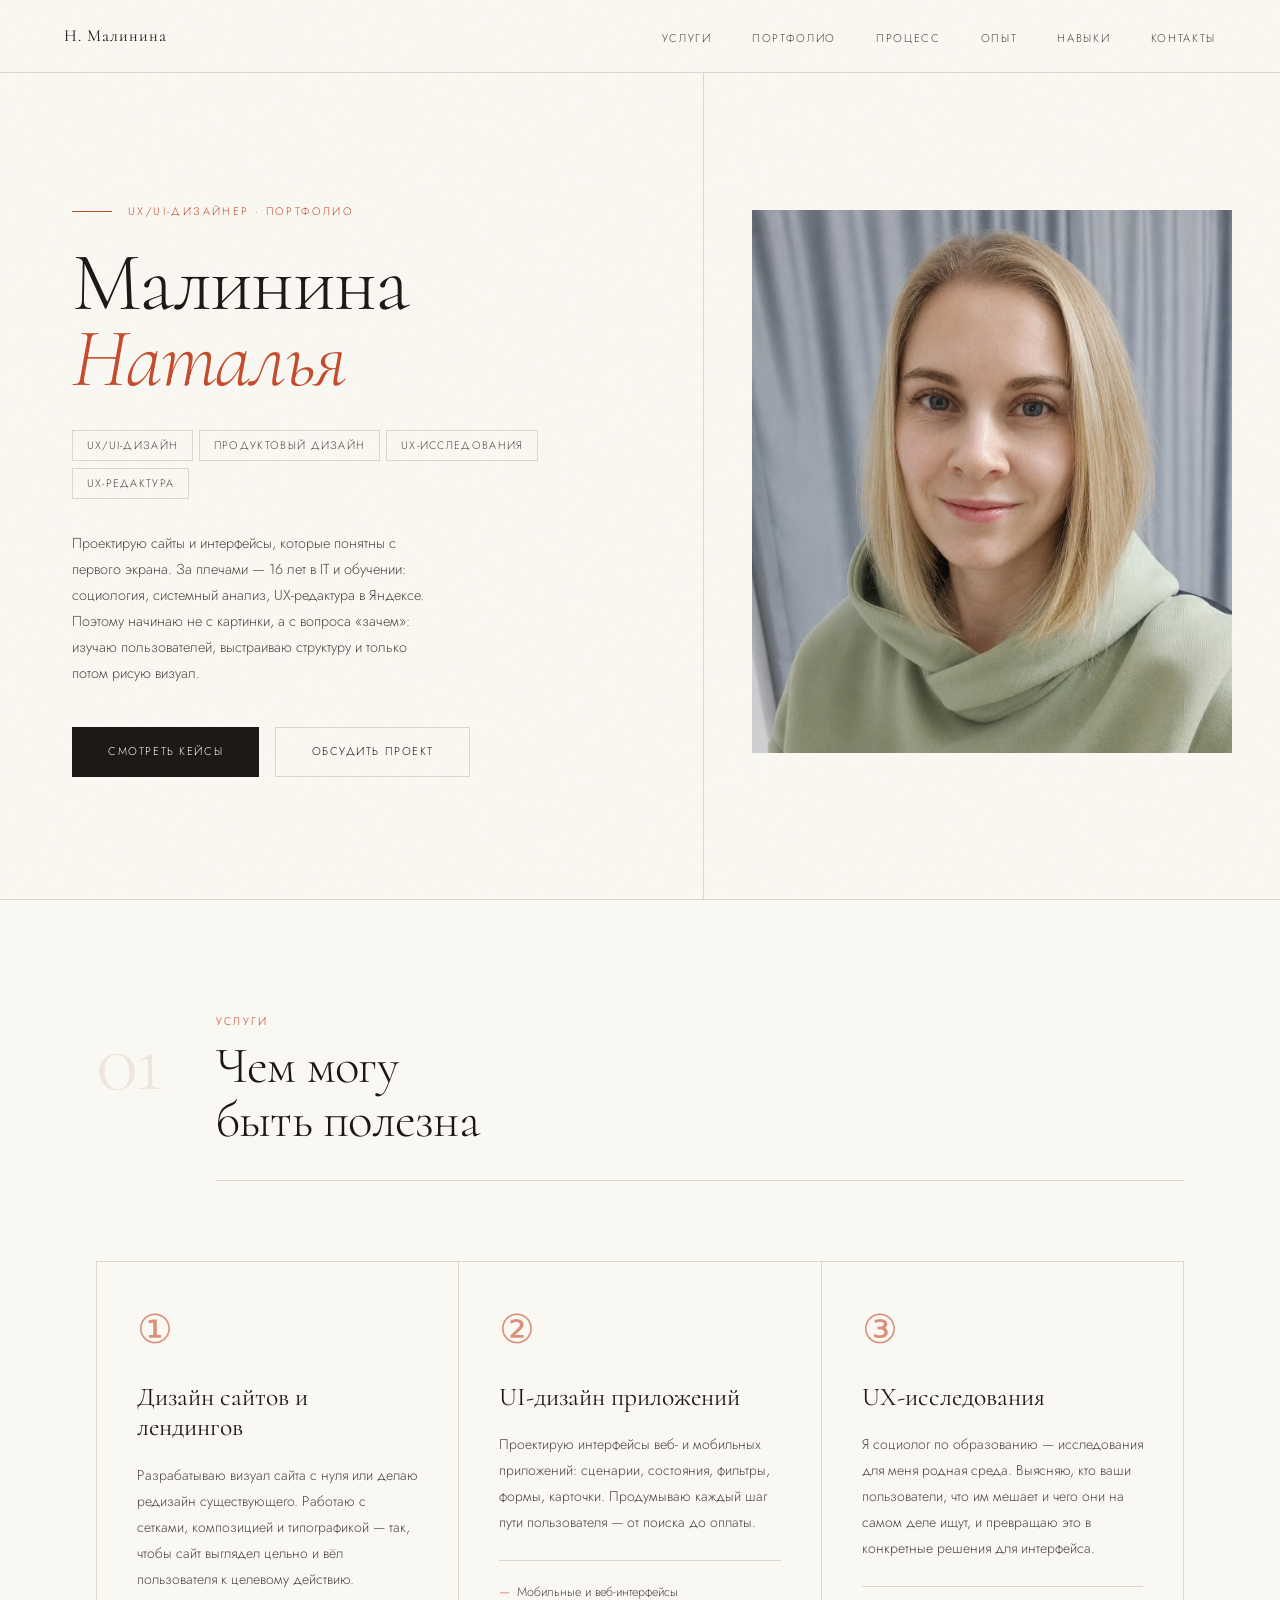
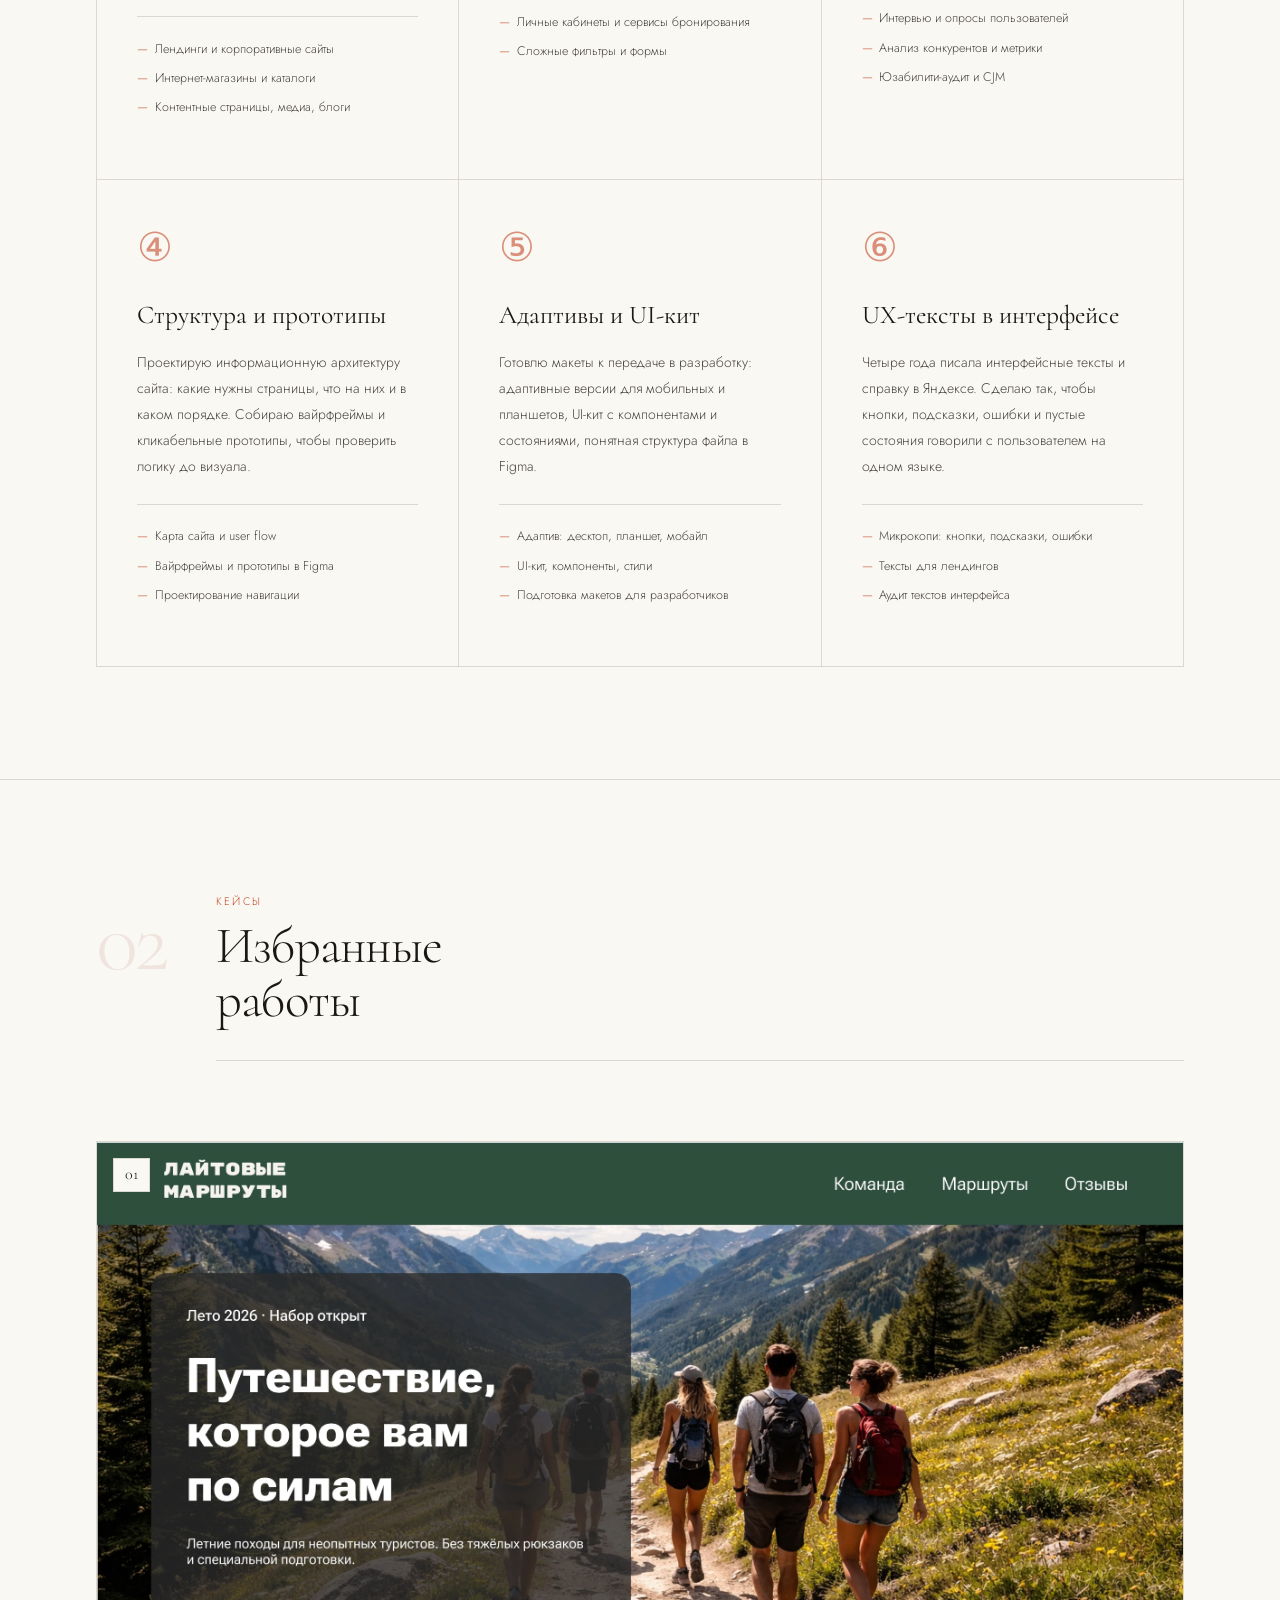
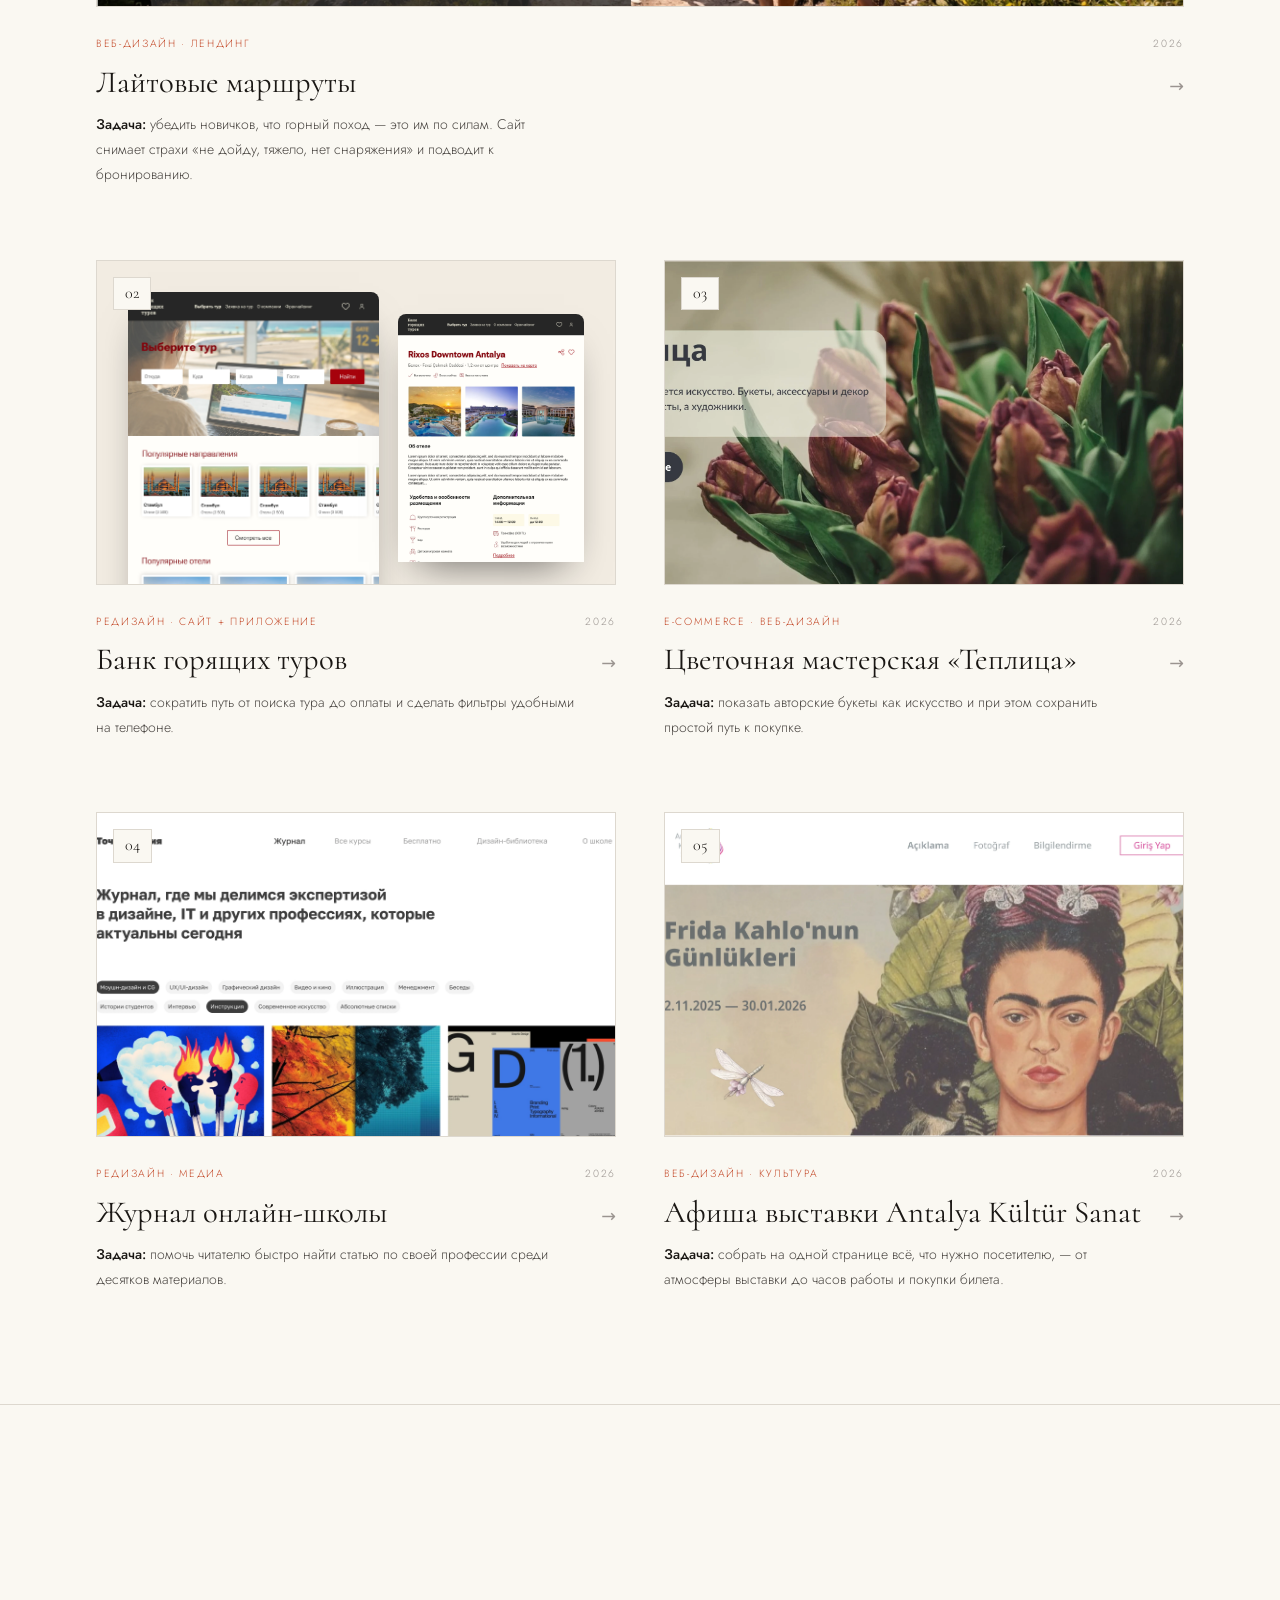
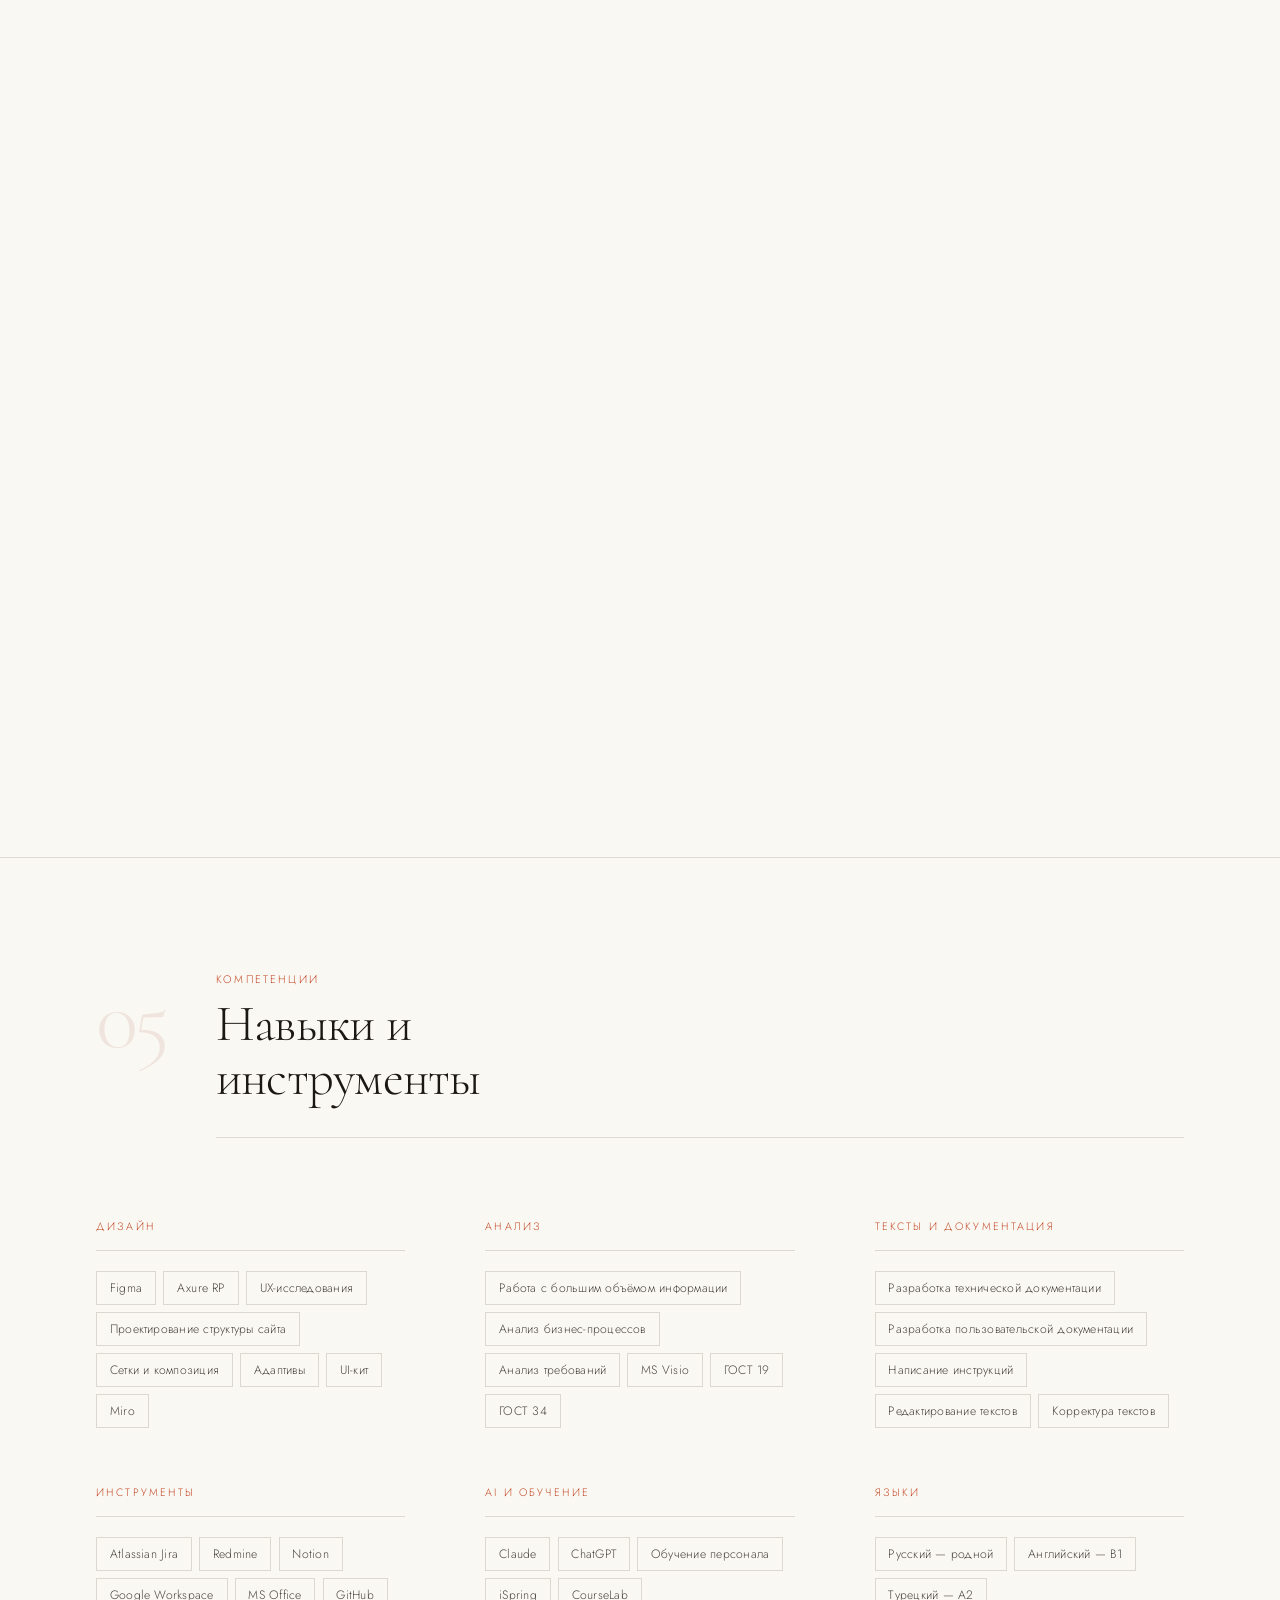
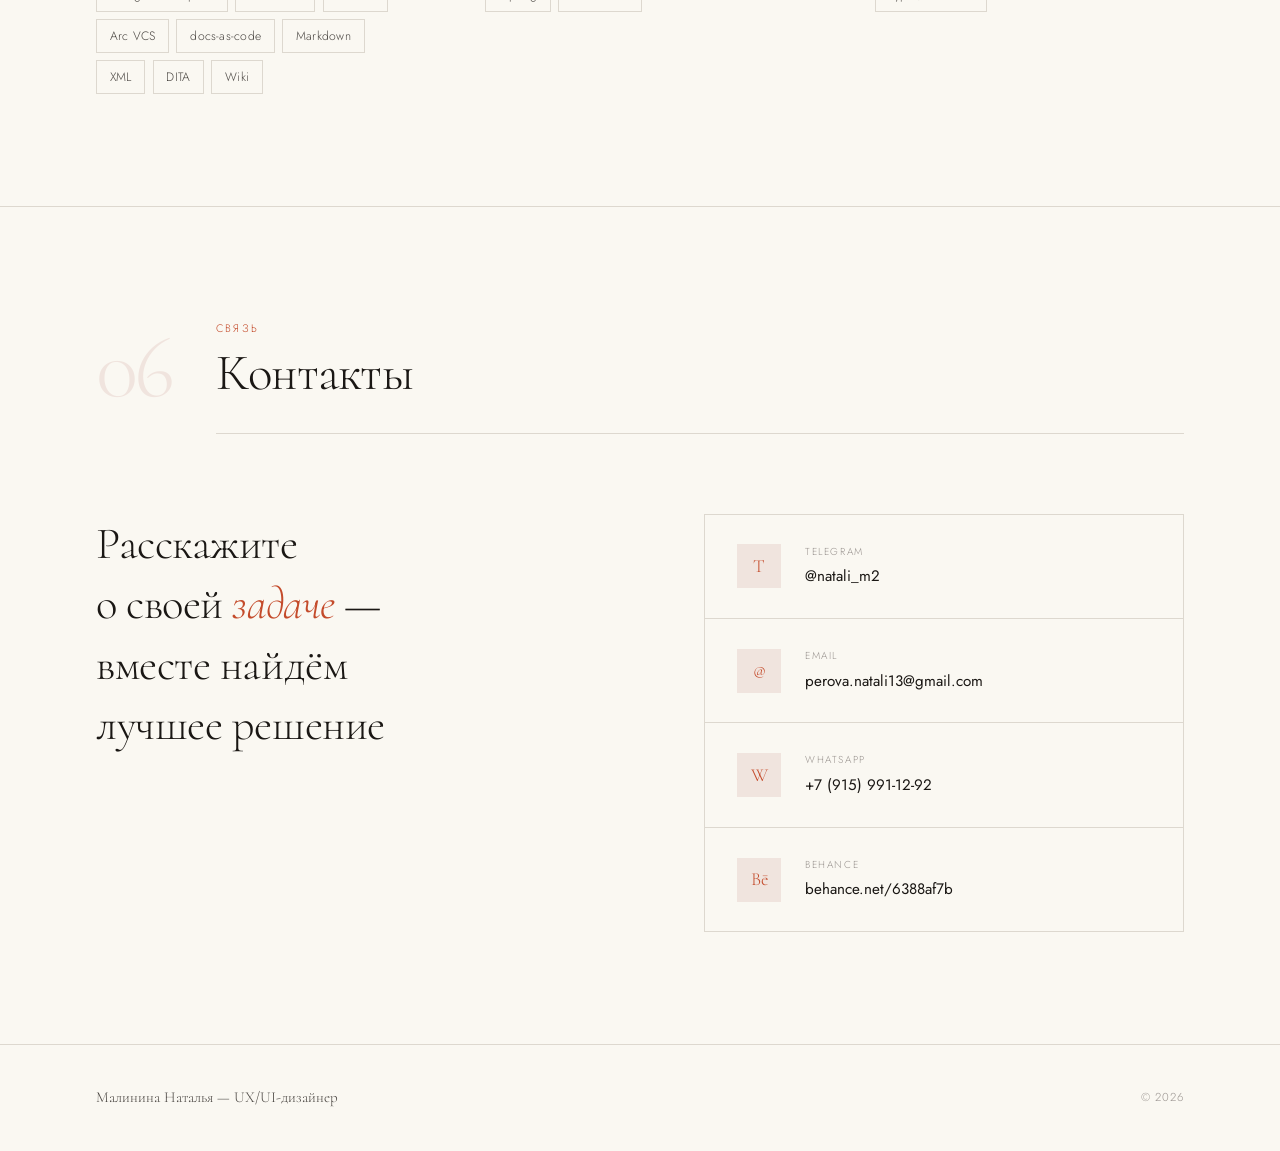
==== commit 43fb927e: "Маршруты и туры по актуальным макетам из Figma - Лайтовые маршруты: экраны и блок «Решения» по обнов" ====
--- a/index.html
+++ b/index.html
@@ -141,9 +141,10 @@
         <p class="work-task"><b>Задача:</b> убедить новичков, что горный поход — это им по силам. Сайт снимает страхи «не дойду, тяжело, нет снаряжения» и подводит к бронированию.</p>
       </a>
       <a href="case-tours.html" class="work reveal">
-        <div class="work-media">
+        <div class="work-media work-duo">
           <span class="work-index">02</span>
-          <img src="img/tours-desktop.webp" alt="Экраны сайта «Банк горящих туров»" loading="lazy">
+          <img src="img/tours-home.webp" alt="Главная страница «Банк горящих туров»" loading="lazy">
+          <img src="img/tours-hotel.webp" alt="Страница отеля «Банк горящих туров»" loading="lazy">
         </div>
         <div class="work-meta"><span>Редизайн · Сайт + приложение</span><span>2026</span></div>
         <h3 class="work-title">Банк горящих туров <span class="arrow">→</span></h3>
--- a/css/style.css
+++ b/css/style.css
@@ -1070,3 +1070,25 @@
 @media (max-width: 768px) {
   .results--flow { grid-template-columns: 1fr 1fr; }
 }
+
+/* карточка кейса из двух скриншотов */
+.work-duo {
+  display: grid;
+  grid-template-columns: 1.35fr 1fr;
+  gap: 4%;
+  padding: 6% 6% 0;
+  background: #F2ECE2;
+  align-items: start;
+}
+
+.work-duo img {
+  width: 100%;
+  height: auto;
+  aspect-ratio: 3 / 4;
+  object-fit: cover;
+  object-position: top center;
+  border-radius: 8px 8px 0 0;
+  box-shadow: 0 20px 40px -20px rgba(0, 0, 0, 0.6);
+}
+
+.work-duo img + img { margin-top: 12%; }
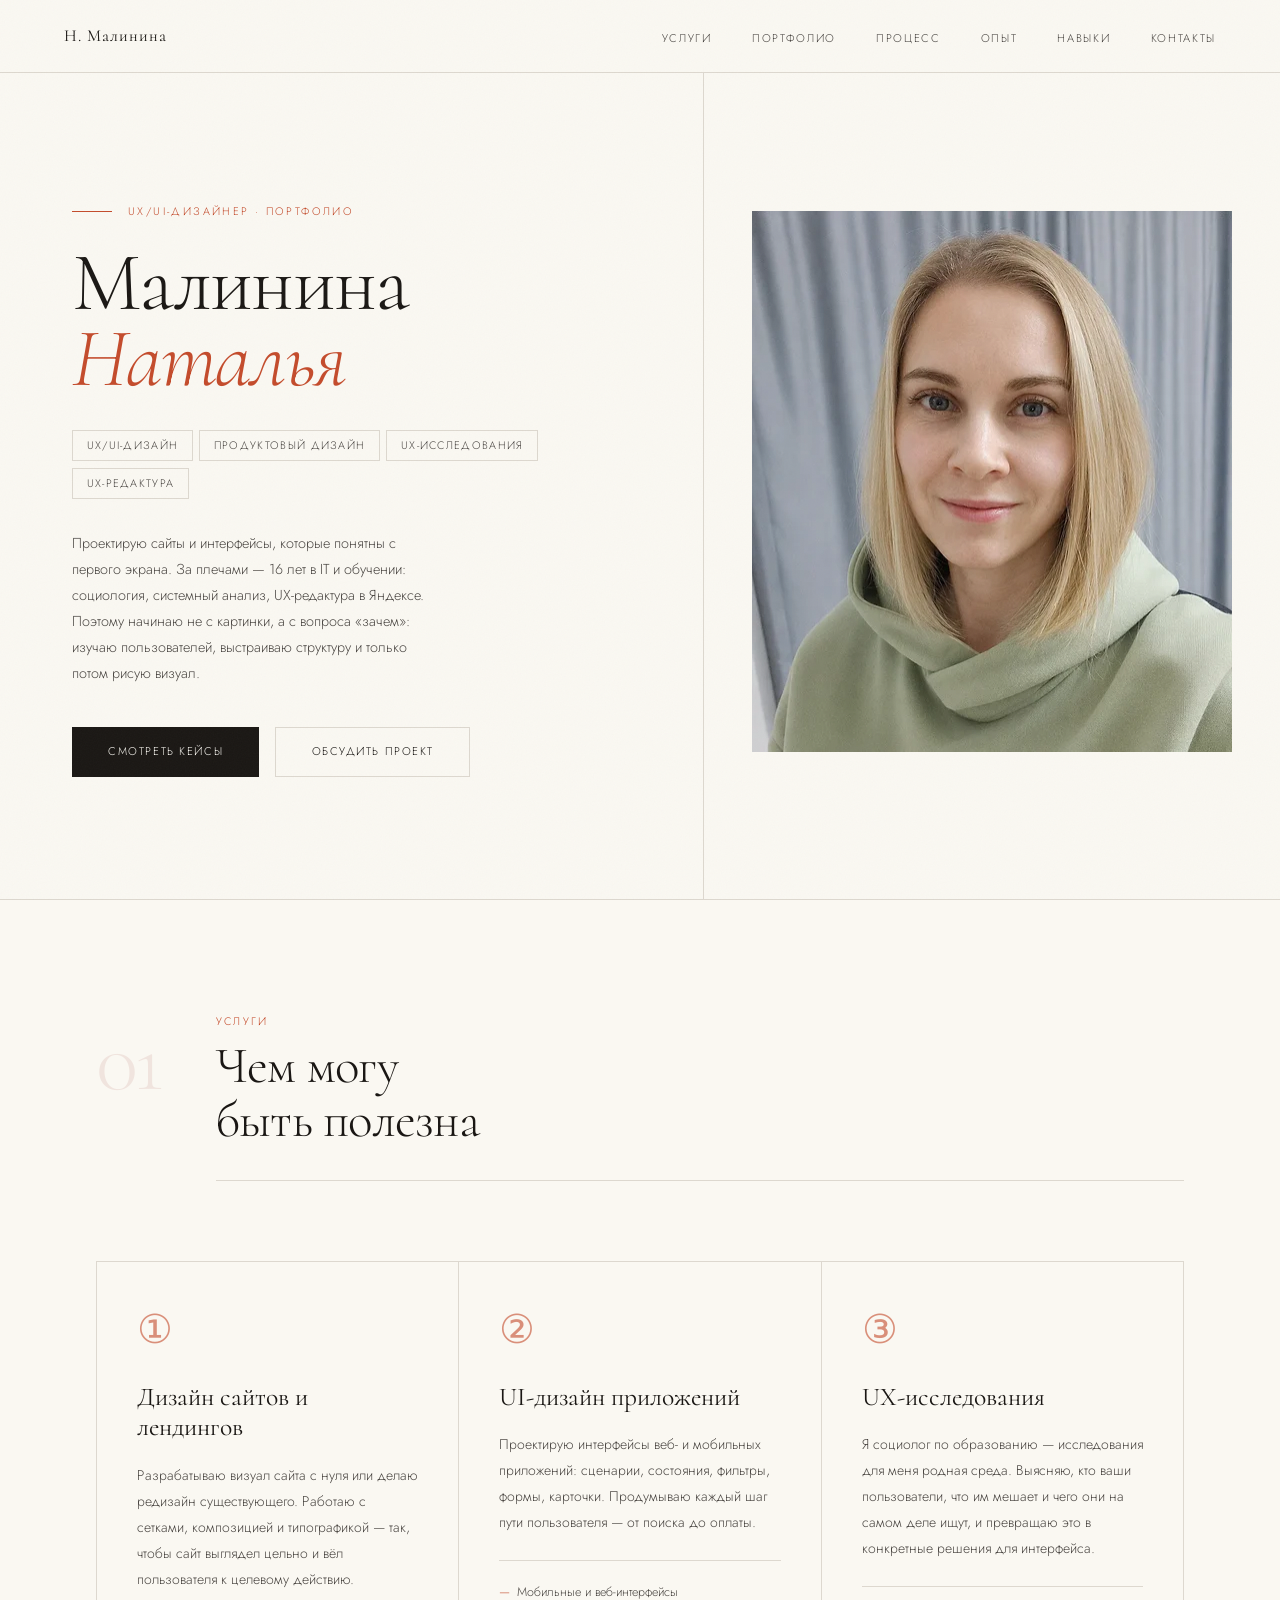
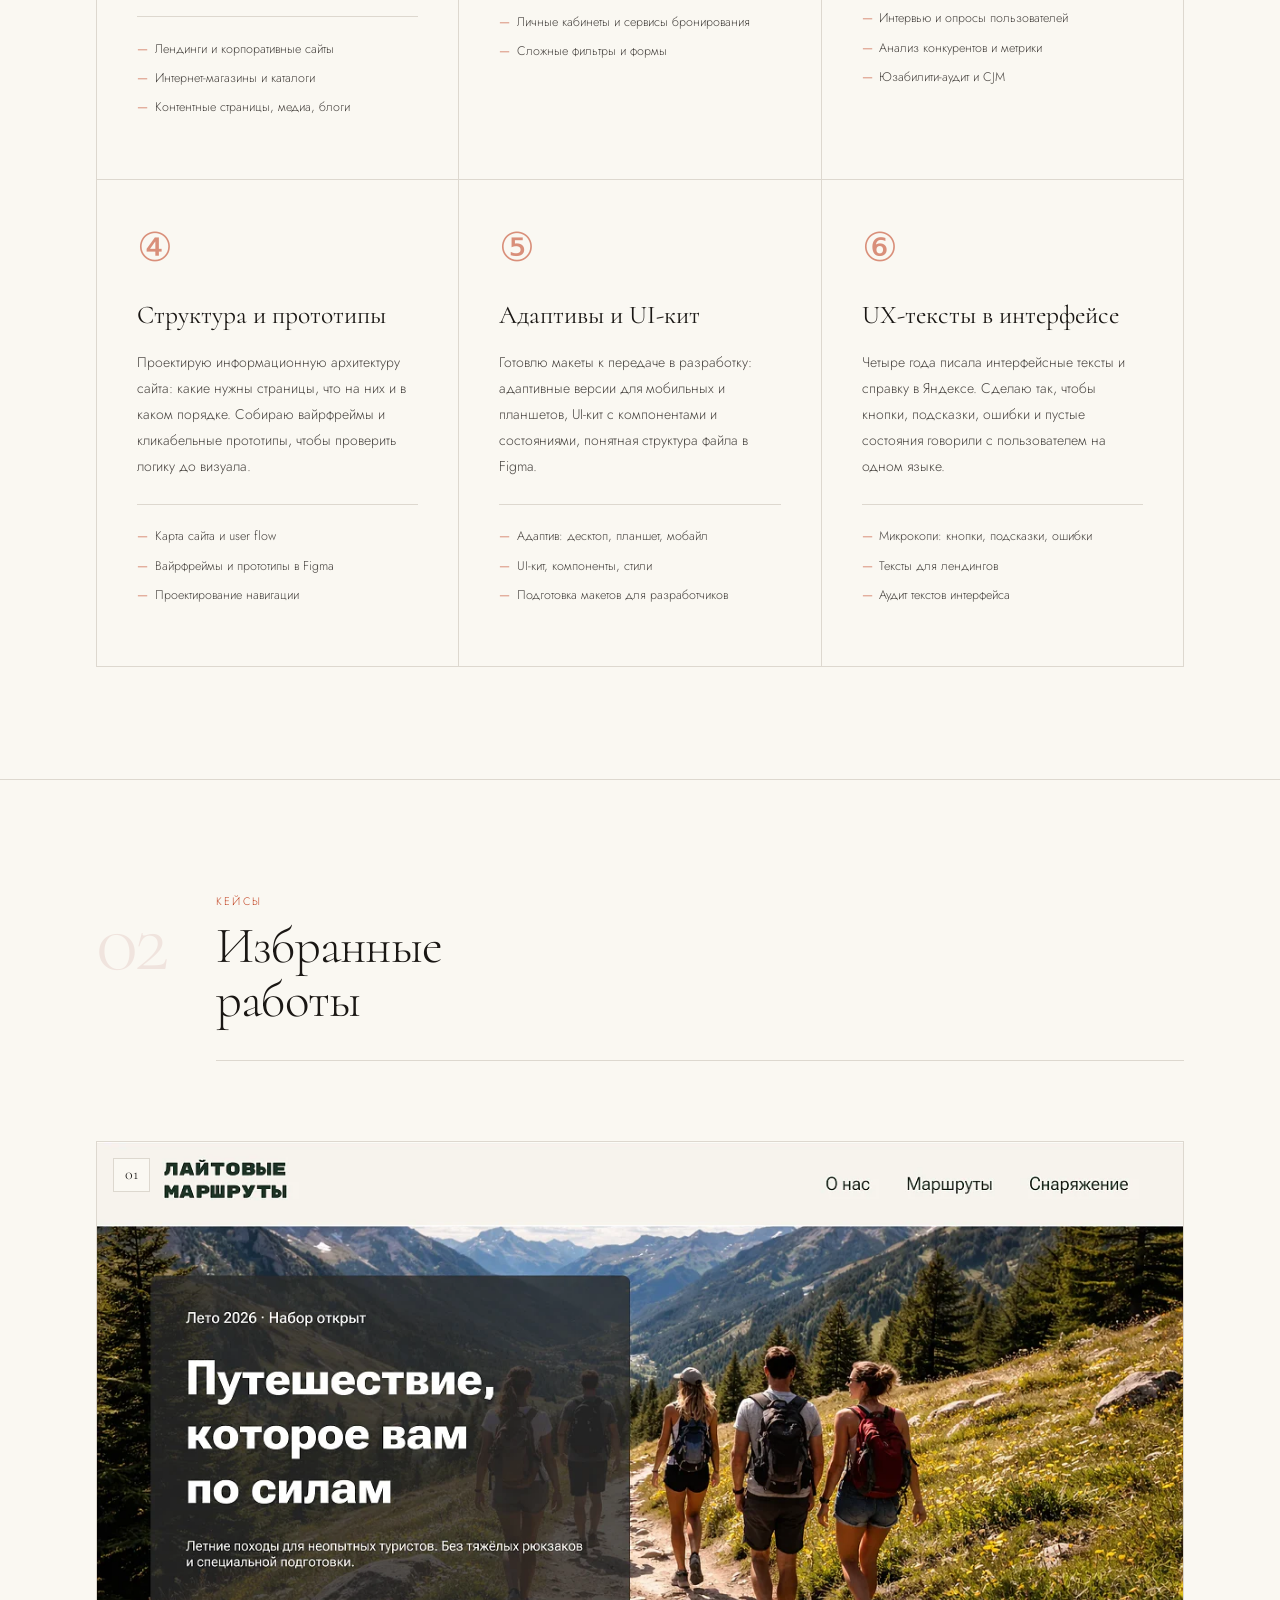
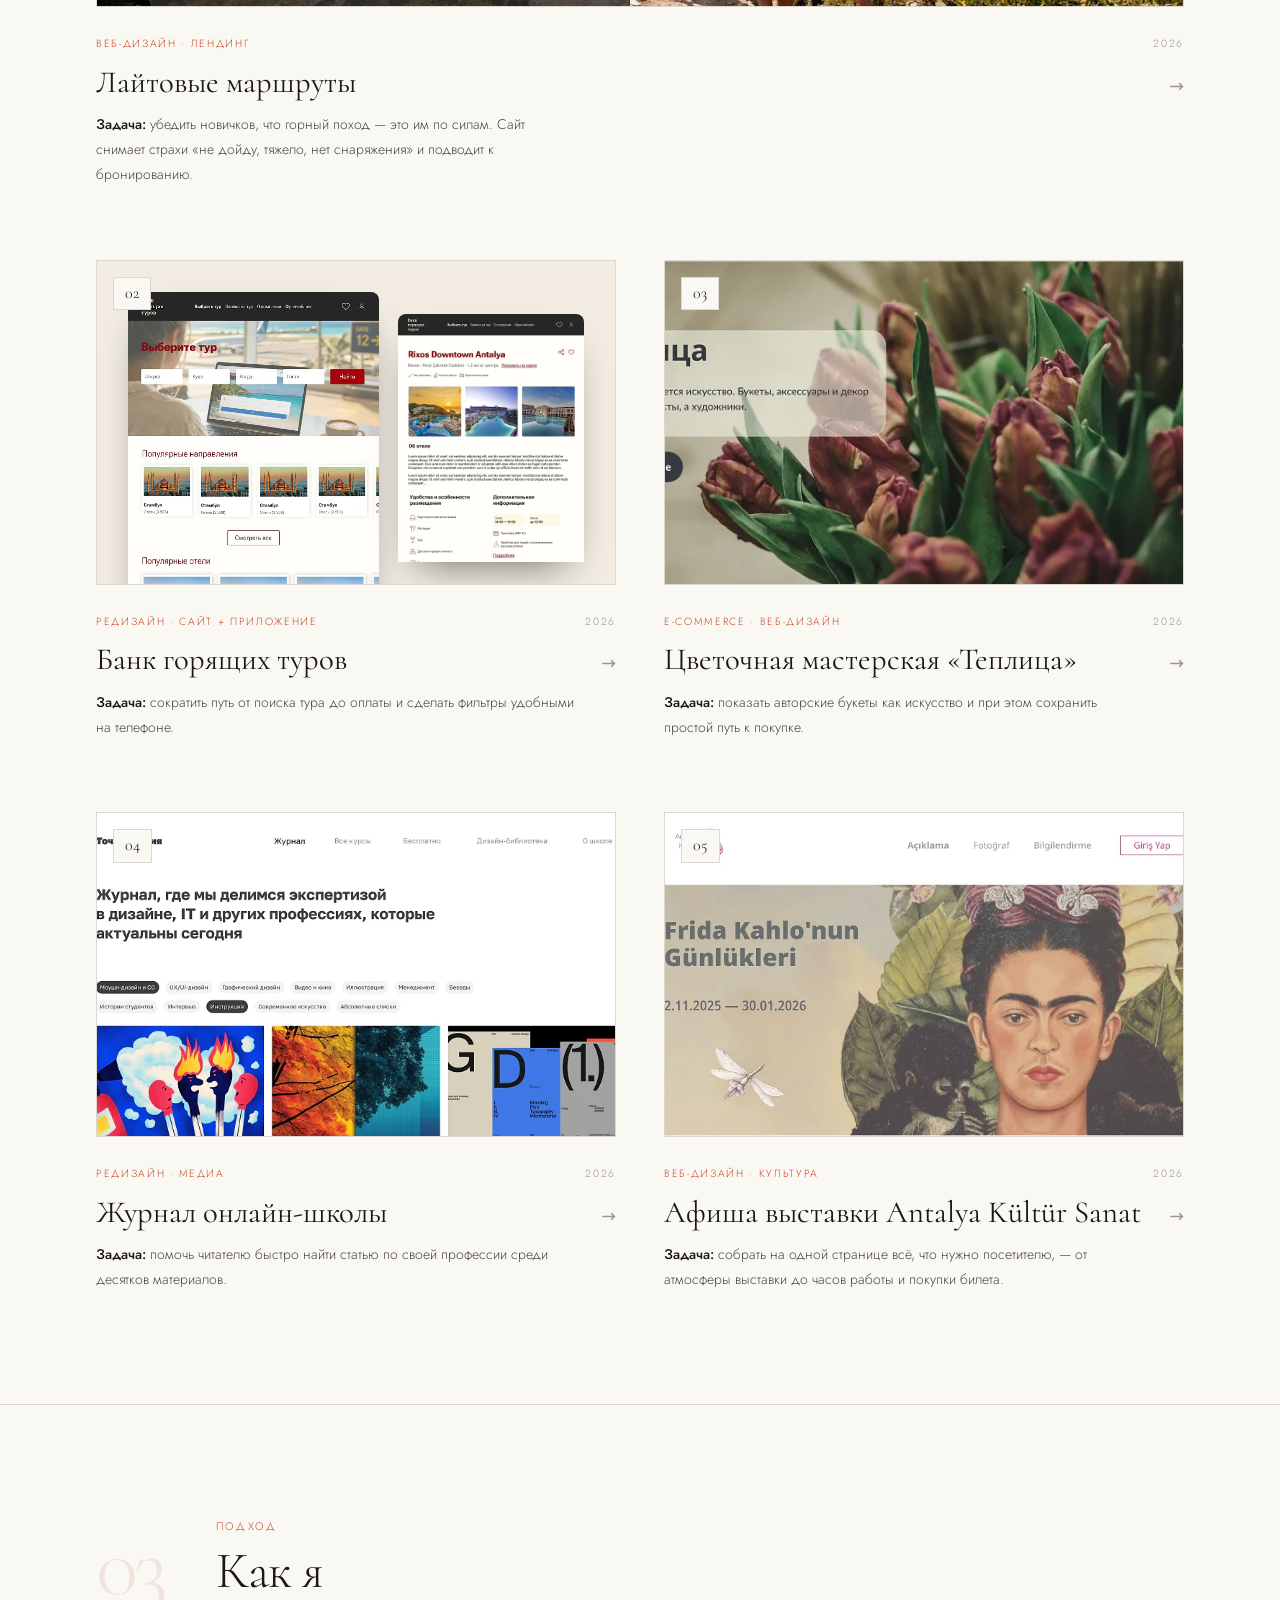
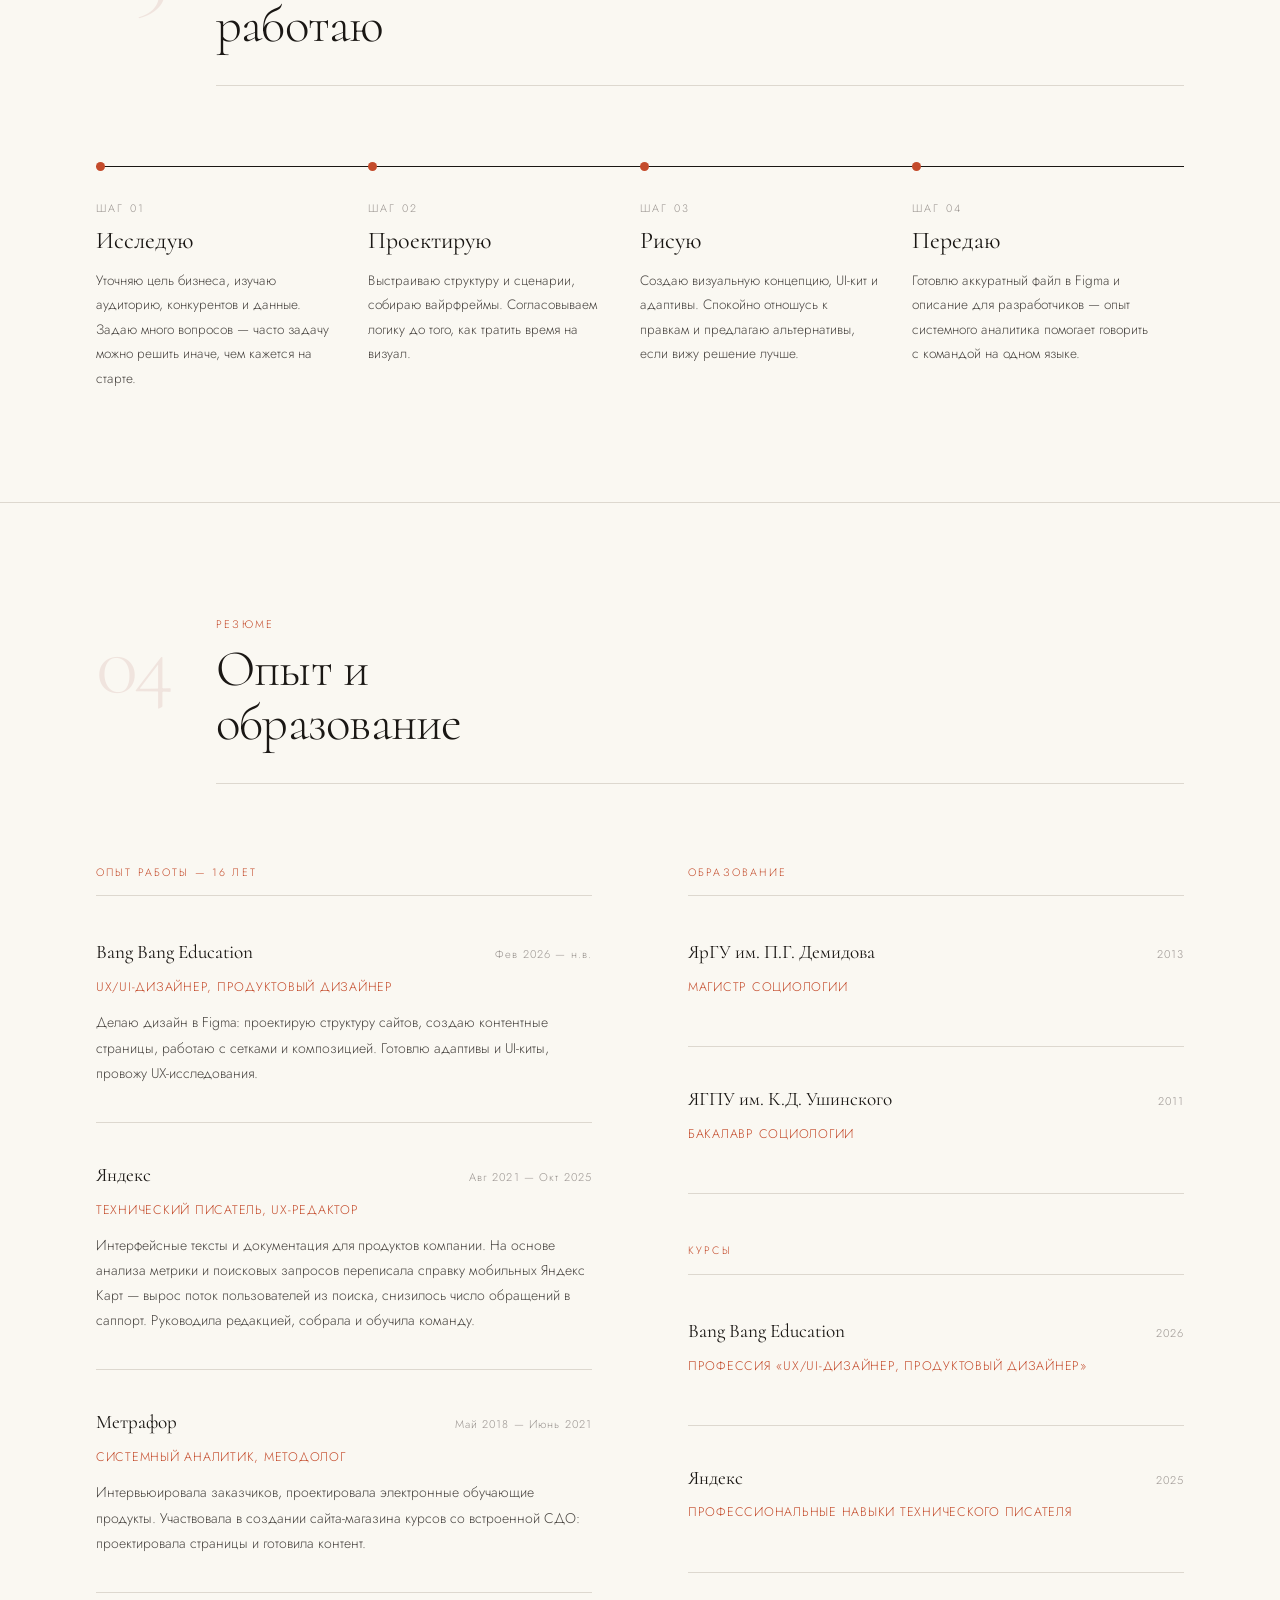
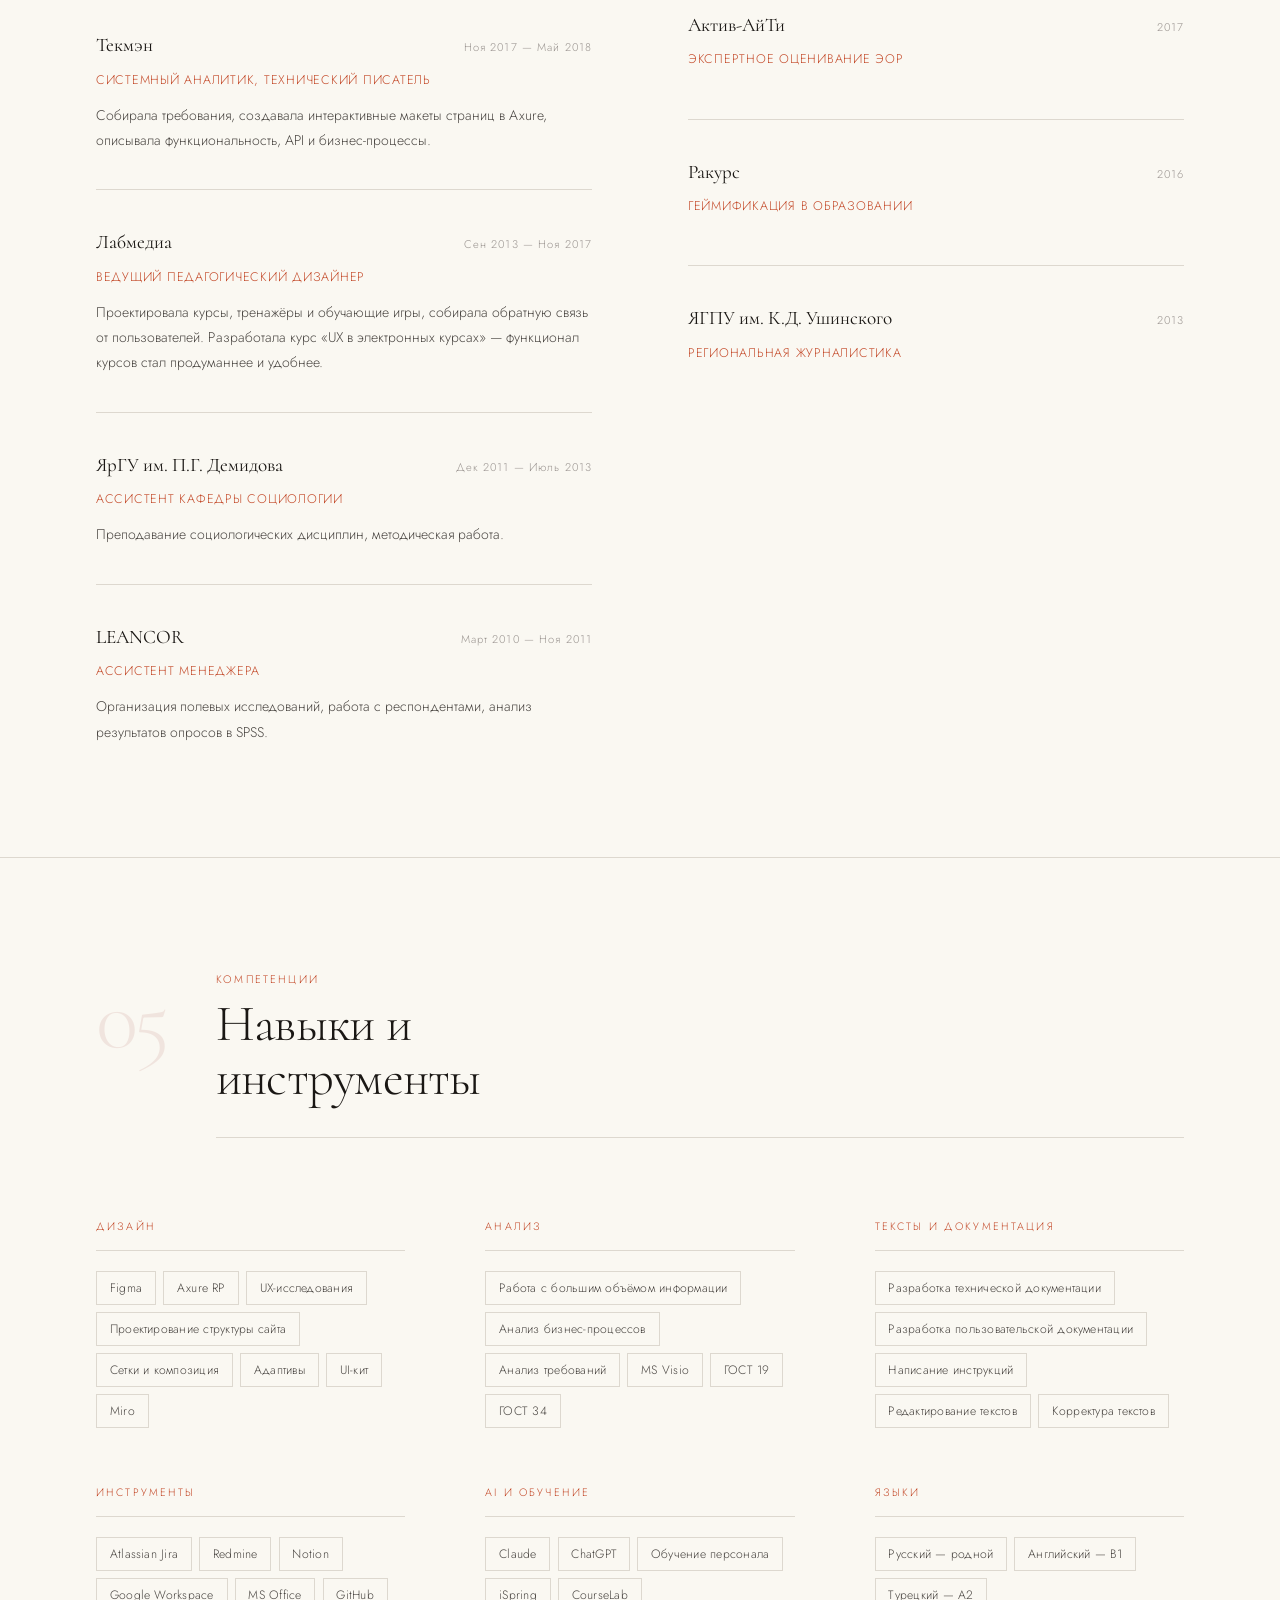
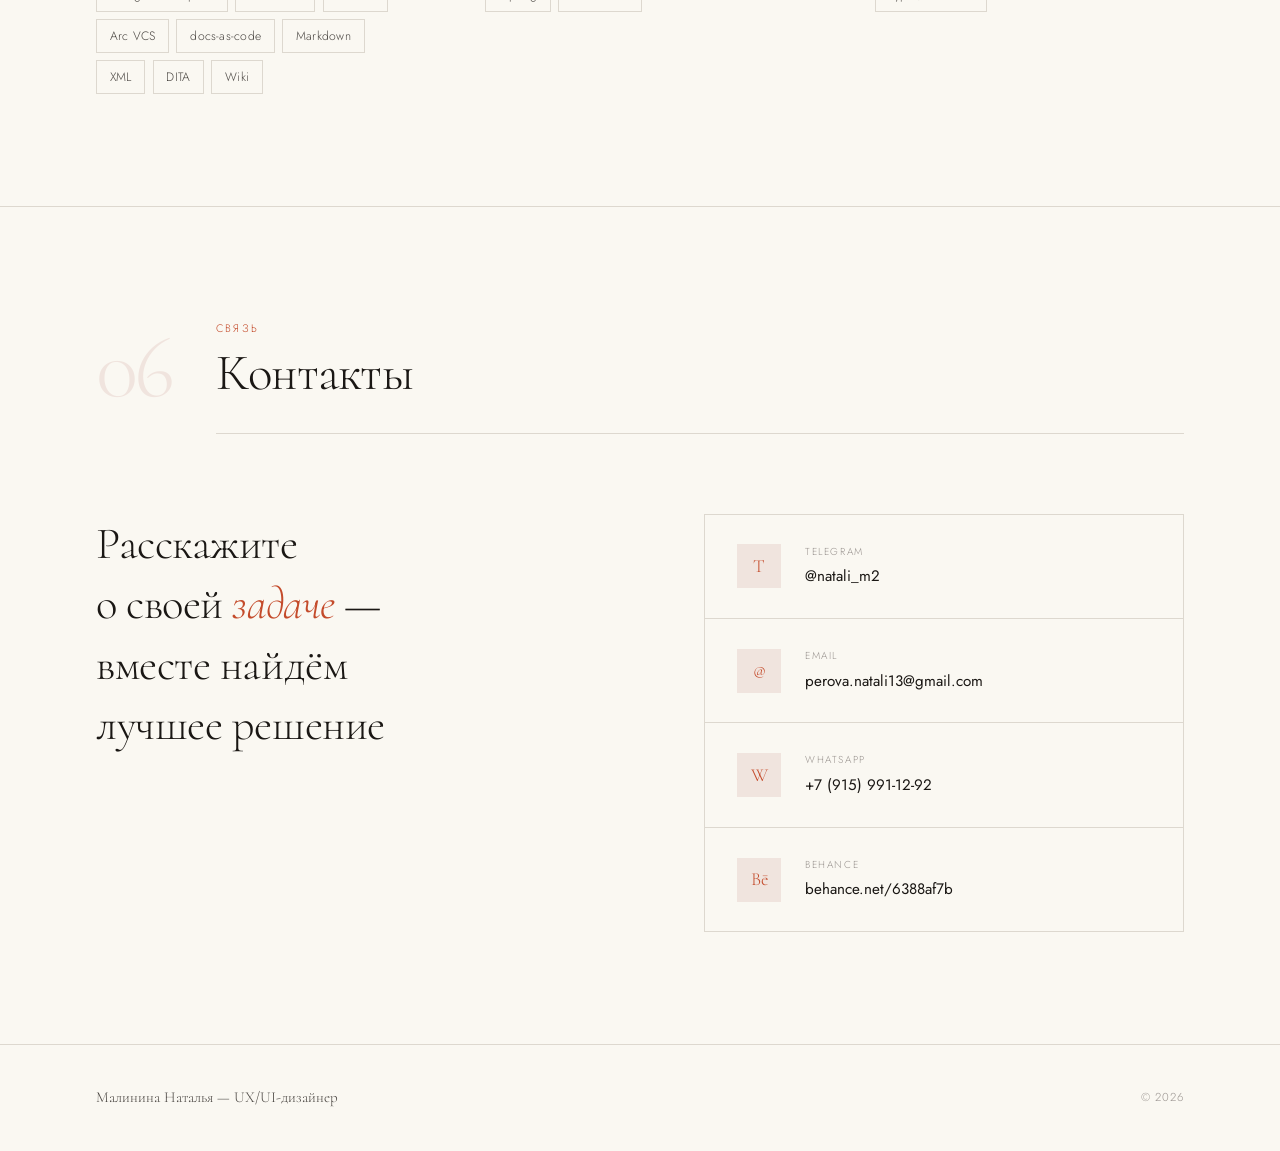
==== commit 5d66edad: "Чёткие изображения: адаптивные копии через srcset, лайтбокс открывает оригинал Co-Authored-By: Claud" ====
--- a/index.html
+++ b/index.html
@@ -44,7 +44,7 @@
       </div>
     </div>
     <div class="hero-right">
-      <img src="img/foto.png" alt="Наталья Малинина" class="hero-photo">
+      <img src="img/foto.png" srcset="img/r/foto-480.webp 480w, img/r/foto-800.webp 800w, img/foto.png 1180w" sizes="(max-width: 700px) 60vw, 34vw" alt="Наталья Малинина" class="hero-photo">
     </div>
   </div>
 
@@ -134,7 +134,7 @@
       <a href="case-routes.html" class="work work--wide reveal">
         <div class="work-media">
           <span class="work-index">01</span>
-          <img src="img/routes-cover.webp" alt="Главный экран сайта «Лайтовые маршруты»" loading="lazy">
+          <img src="img/routes-cover.webp" srcset="img/r/routes-cover-480.webp 480w, img/r/routes-cover-800.webp 800w, img/r/routes-cover-1200.webp 1200w, img/r/routes-cover-1600.webp 1600w, img/routes-cover.webp 2400w" sizes="(max-width: 700px) 90vw, 87vw" alt="Главный экран сайта «Лайтовые маршруты»" loading="lazy">
         </div>
         <div class="work-meta"><span>Веб-дизайн · Лендинг</span><span>2026</span></div>
         <h3 class="work-title">Лайтовые маршруты <span class="arrow">→</span></h3>
@@ -143,8 +143,8 @@
       <a href="case-tours.html" class="work reveal">
         <div class="work-media work-duo">
           <span class="work-index">02</span>
-          <img src="img/tours-home.webp" alt="Главная страница «Банк горящих туров»" loading="lazy">
-          <img src="img/tours-hotel.webp" alt="Страница отеля «Банк горящих туров»" loading="lazy">
+          <img src="img/tours-home.webp" srcset="img/r/tours-home-480.webp 480w, img/r/tours-home-800.webp 800w, img/r/tours-home-1200.webp 1200w, img/r/tours-home-1600.webp 1600w, img/tours-home.webp 2048w" sizes="(max-width: 700px) 44vw, 21vw" alt="Главная страница «Банк горящих туров»" loading="lazy">
+          <img src="img/tours-hotel.webp" srcset="img/r/tours-hotel-480.webp 480w, img/r/tours-hotel-800.webp 800w, img/r/tours-hotel-1200.webp 1200w, img/r/tours-hotel-1600.webp 1600w, img/tours-hotel.webp 2048w" sizes="(max-width: 700px) 33vw, 15vw" alt="Страница отеля «Банк горящих туров»" loading="lazy">
         </div>
         <div class="work-meta"><span>Редизайн · Сайт + приложение</span><span>2026</span></div>
         <h3 class="work-title">Банк горящих туров <span class="arrow">→</span></h3>
@@ -153,7 +153,7 @@
       <a href="case-flowers.html" class="work reveal">
         <div class="work-media">
           <span class="work-index">03</span>
-          <img src="img/flowers-cover.webp" alt="Главная страница магазина «Теплица»" loading="lazy">
+          <img src="img/flowers-cover.webp" srcset="img/r/flowers-cover-480.webp 480w, img/r/flowers-cover-800.webp 800w, img/r/flowers-cover-1200.webp 1200w, img/r/flowers-cover-1600.webp 1600w, img/flowers-cover.webp 2358w" sizes="(max-width: 700px) 90vw, 42vw" alt="Главная страница магазина «Теплица»" loading="lazy">
         </div>
         <div class="work-meta"><span>E-commerce · Веб-дизайн</span><span>2026</span></div>
         <h3 class="work-title">Цветочная мастерская «Теплица» <span class="arrow">→</span></h3>
@@ -162,7 +162,7 @@
       <a href="case-journal.html" class="work reveal">
         <div class="work-media">
           <span class="work-index">04</span>
-          <img src="img/journal-cover.webp" alt="Страница журнала «Точка зрения»" loading="lazy">
+          <img src="img/journal-cover.webp" srcset="img/r/journal-cover-480.webp 480w, img/r/journal-cover-800.webp 800w, img/r/journal-cover-1200.webp 1200w, img/r/journal-cover-1600.webp 1600w, img/journal-cover.webp 2400w" sizes="(max-width: 700px) 90vw, 42vw" alt="Страница журнала «Точка зрения»" loading="lazy">
         </div>
         <div class="work-meta"><span>Редизайн · Медиа</span><span>2026</span></div>
         <h3 class="work-title">Журнал онлайн-школы <span class="arrow">→</span></h3>
@@ -171,7 +171,7 @@
       <a href="case-afisha.html" class="work reveal">
         <div class="work-media">
           <span class="work-index">05</span>
-          <img src="img/afisha-hero.webp" alt="Афиша выставки Фриды Кало" loading="lazy">
+          <img src="img/afisha-hero.webp" srcset="img/r/afisha-hero-480.webp 480w, img/r/afisha-hero-800.webp 800w, img/r/afisha-hero-1200.webp 1200w, img/r/afisha-hero-1600.webp 1600w, img/afisha-hero.webp 2400w" sizes="(max-width: 700px) 90vw, 42vw" alt="Афиша выставки Фриды Кало" loading="lazy">
         </div>
         <div class="work-meta"><span>Веб-дизайн · Культура</span><span>2026</span></div>
         <h3 class="work-title">Афиша выставки Antalya Kültür Sanat <span class="arrow">→</span></h3>
